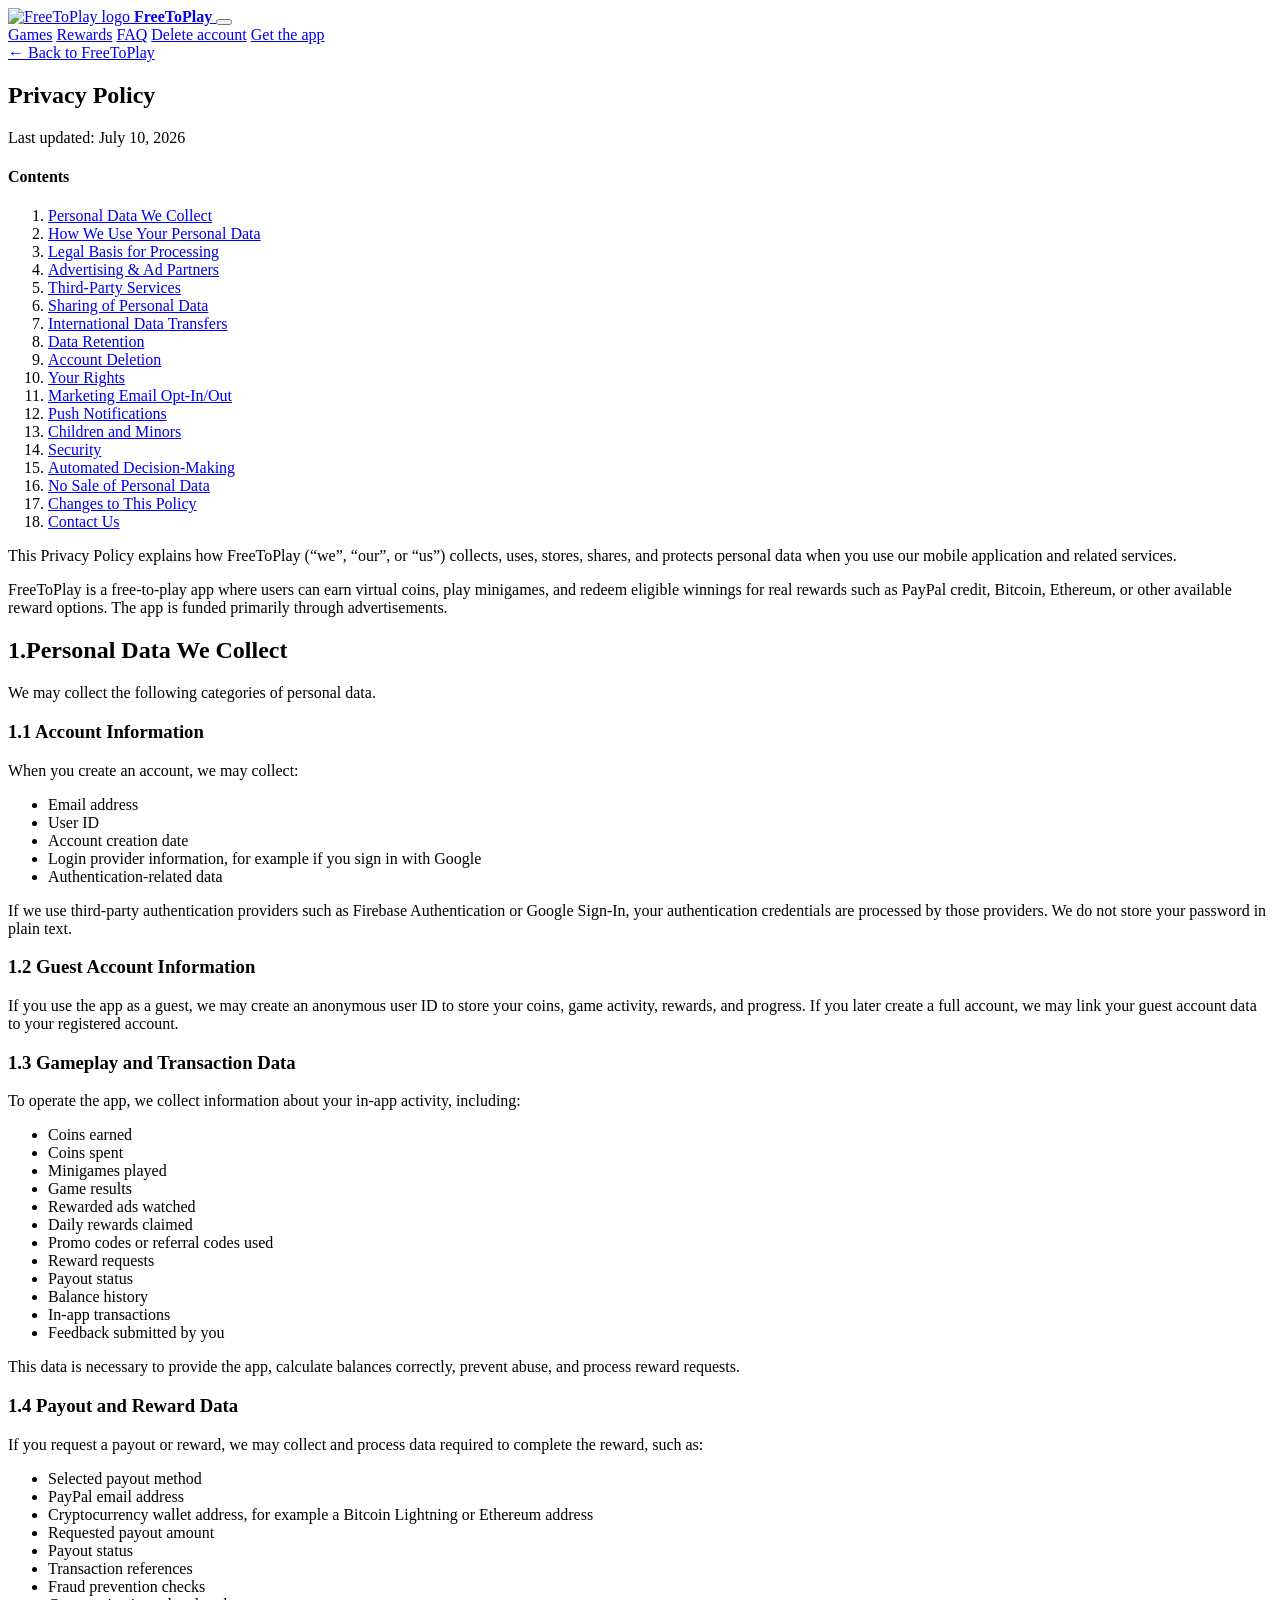
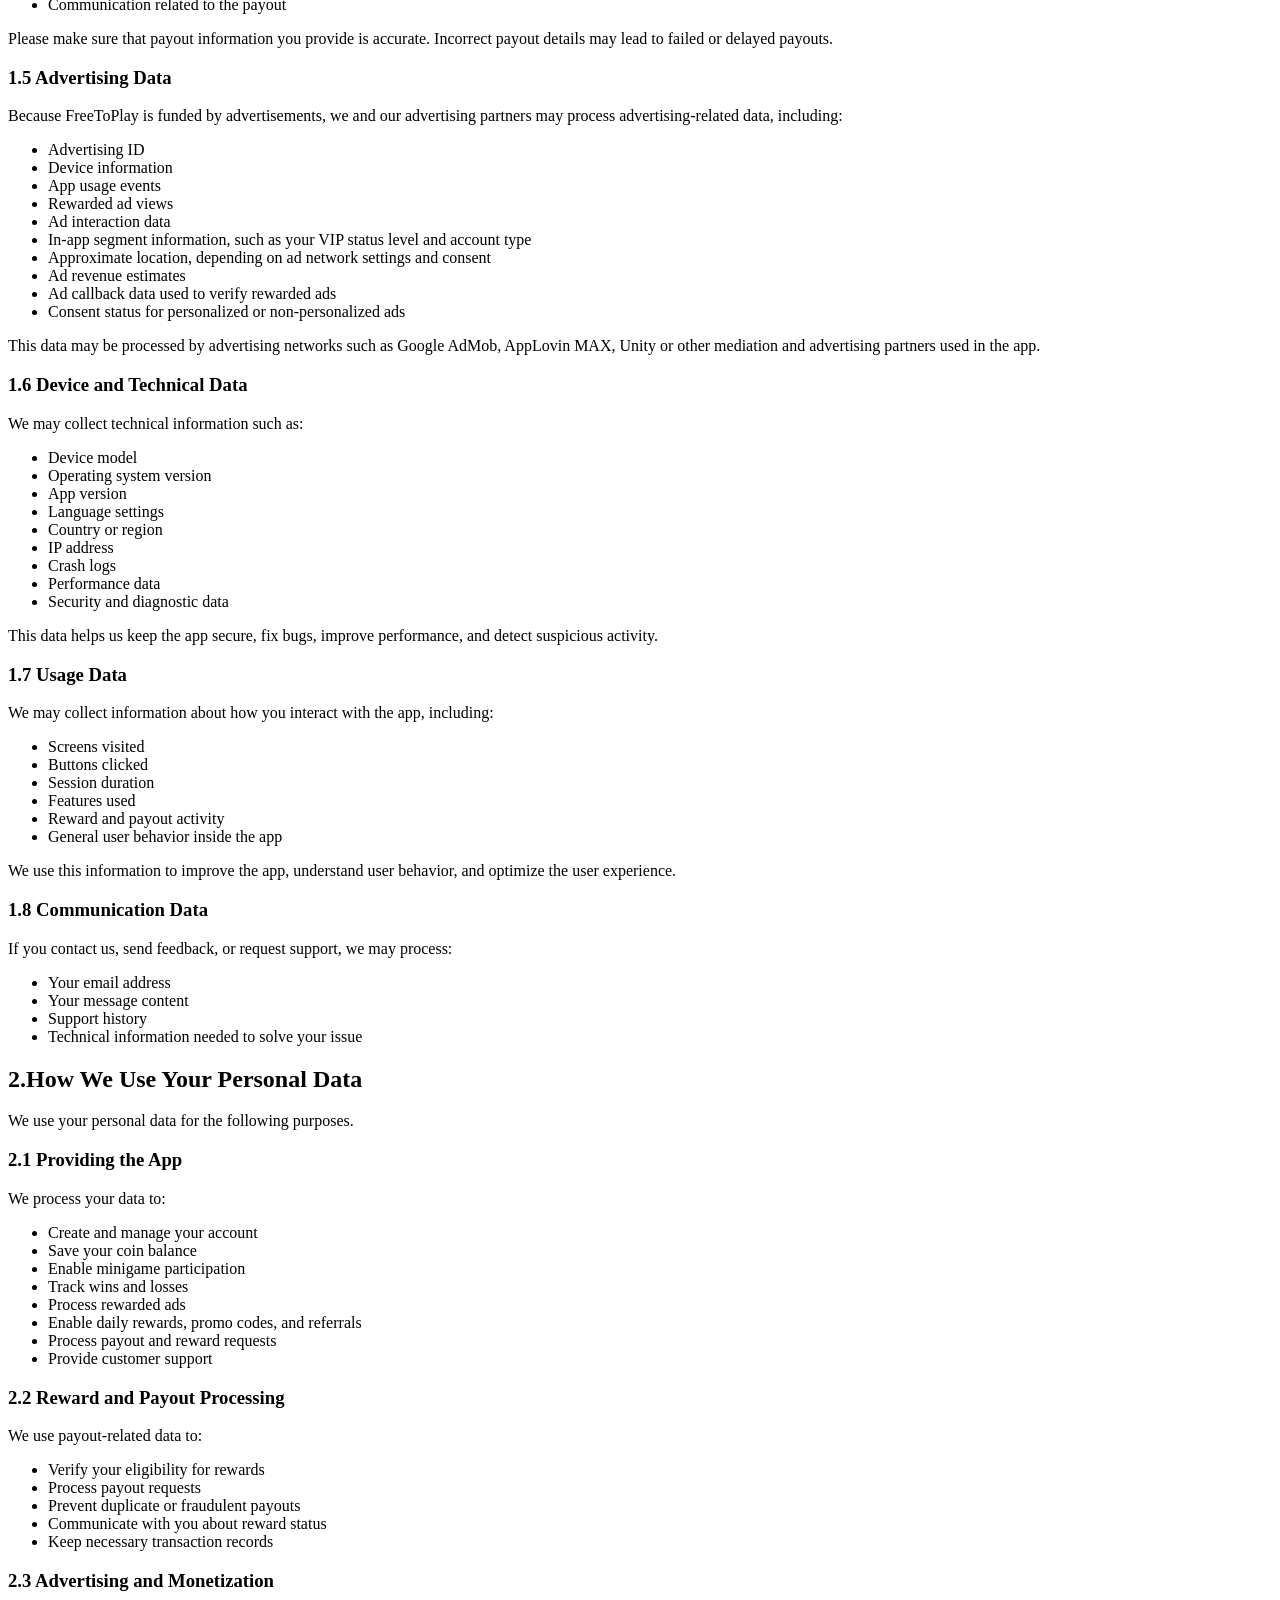
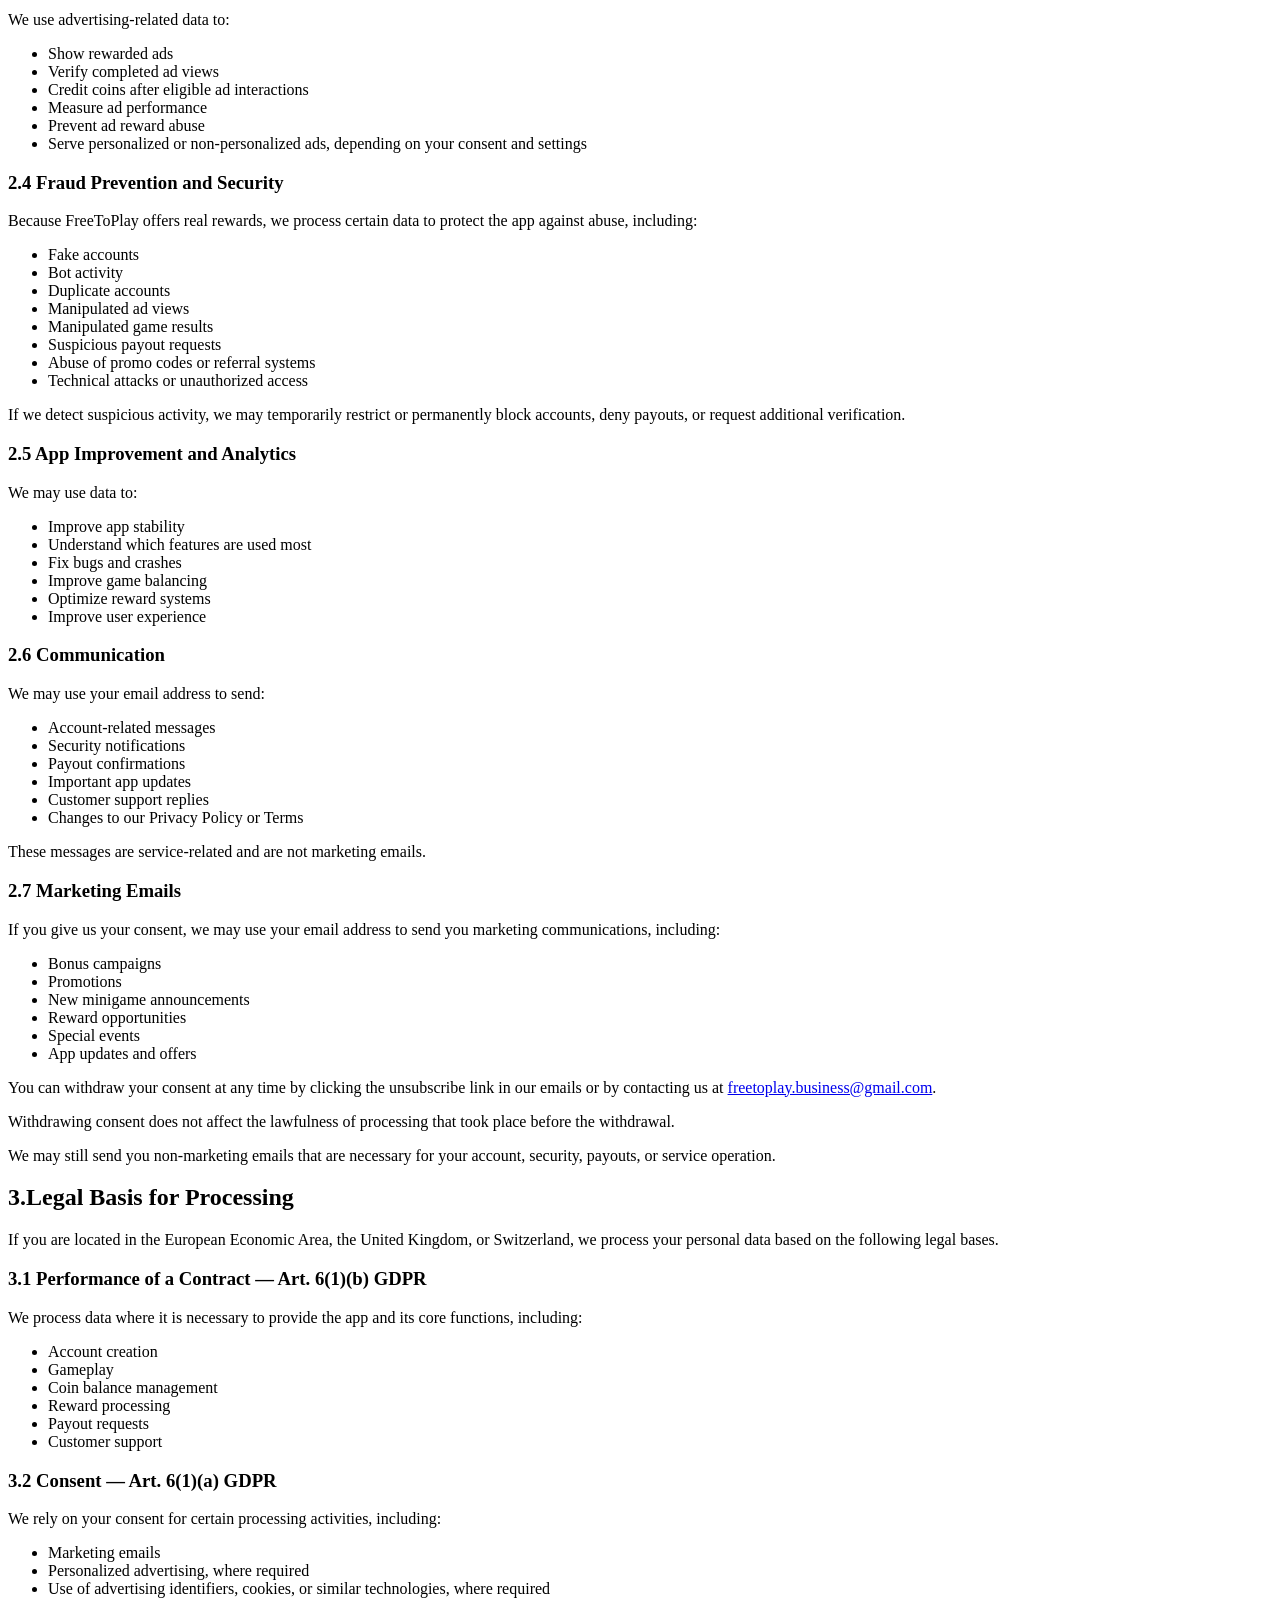
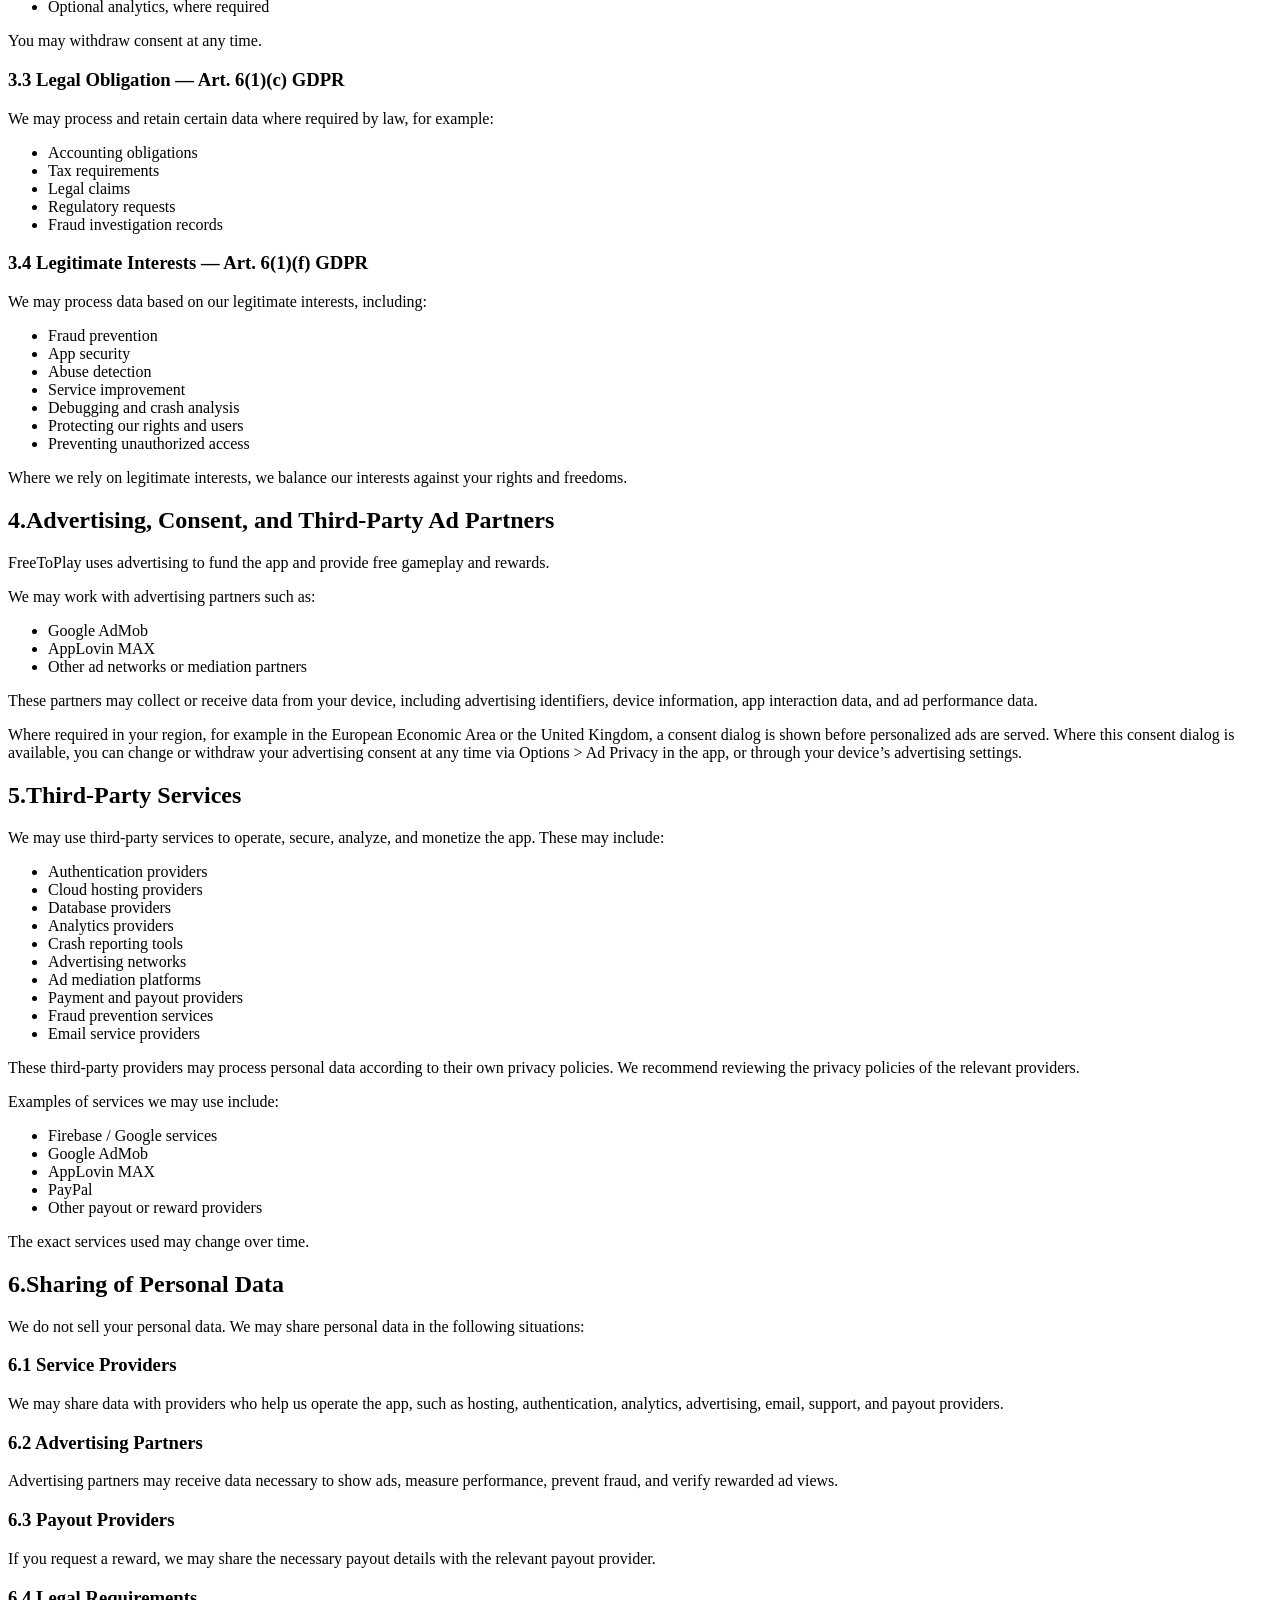
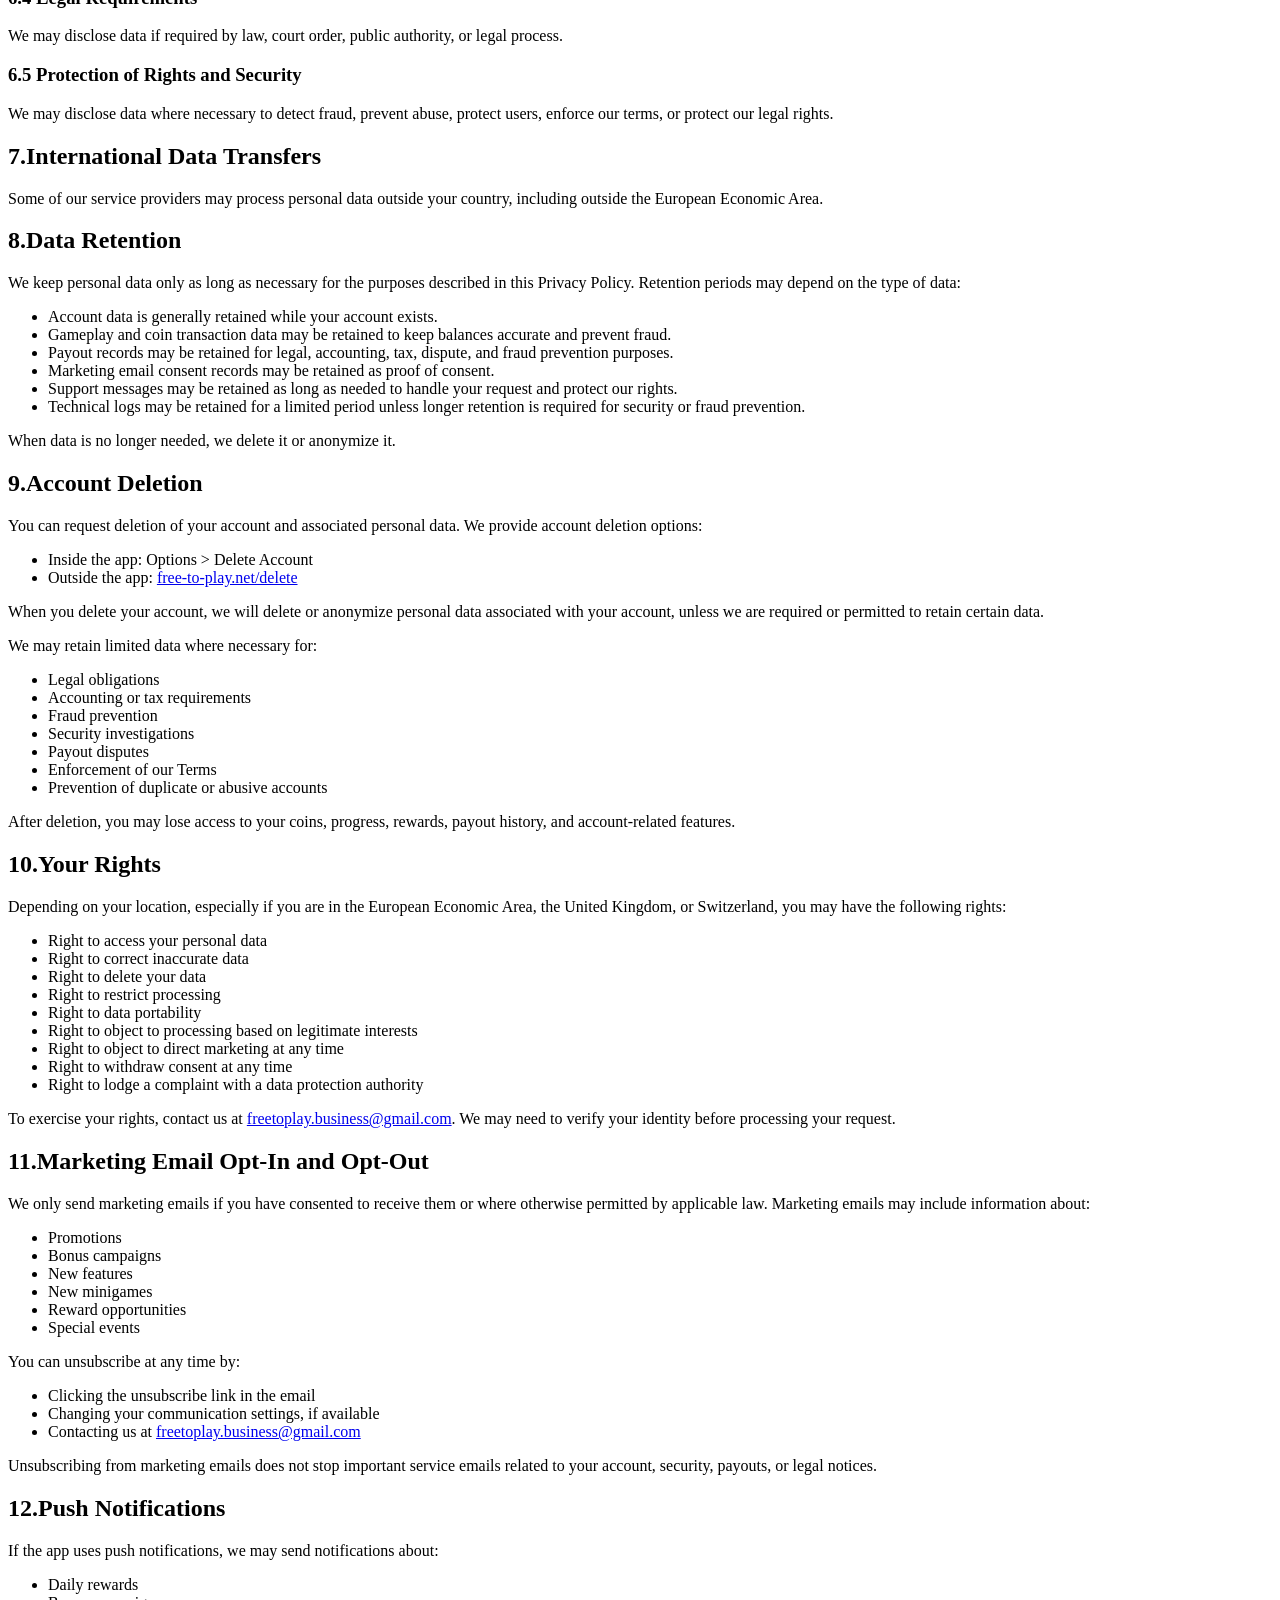
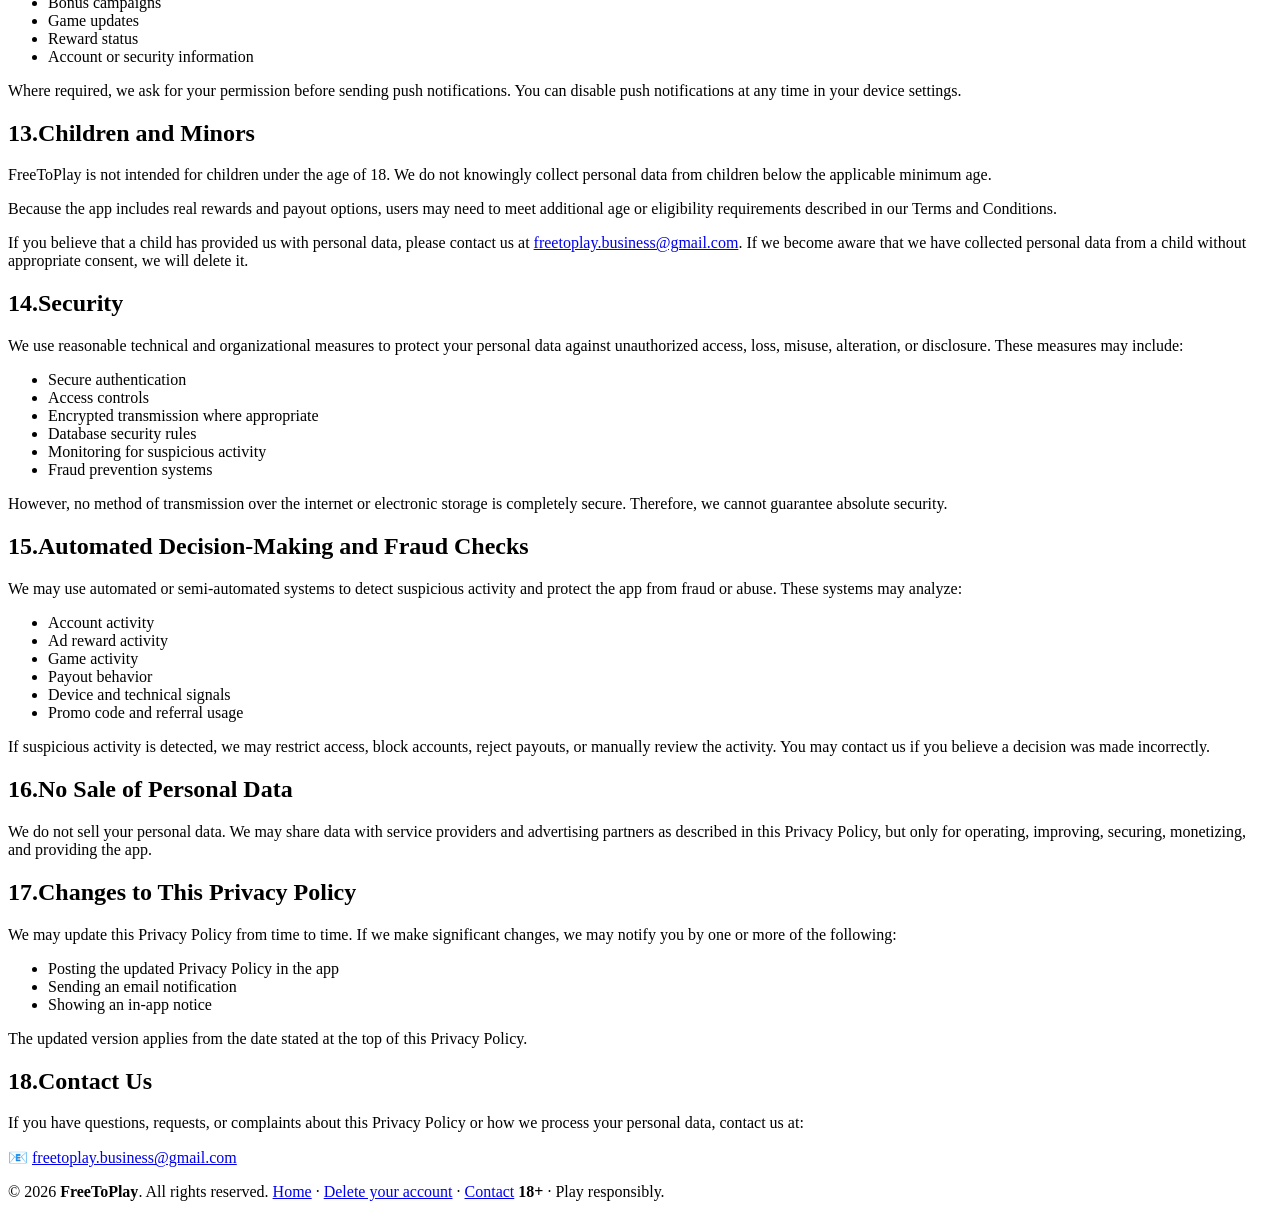
==== privacy.html @ 01d9d486 "Add site pages" ====
<!DOCTYPE html>
<html lang="en">
<head>
<meta charset="UTF-8">
<meta name="viewport" content="width=device-width, initial-scale=1.0">
<title>Privacy Policy — FreeToPlay</title>
<meta name="description" content="How FreeToPlay collects, uses, stores, shares, and protects personal data when you use our mobile application and related services.">
<meta name="theme-color" content="#16a14f">
<link rel="icon" type="image/png" href="assets/img/logo.png">
<link rel="preconnect" href="https://fonts.googleapis.com">
<link rel="preconnect" href="https://fonts.gstatic.com" crossorigin>
<link href="https://fonts.googleapis.com/css2?family=Manrope:wght@400;500;600;700;800&family=Sora:wght@500;600;700;800&display=swap" rel="stylesheet">
<link rel="stylesheet" href="assets/css/style.css">
<script src="assets/js/main.js" defer></script>
</head>
<body>

<header class="nav" aria-label="Main navigation">
  <div class="container nav-inner">
    <a class="brand" href="index.html">
      <img src="assets/img/logo.png" alt="FreeToPlay logo">
      <b>FreeToPlay</b>
    </a>
    <button class="nav-toggle" aria-label="Open menu" aria-expanded="false">
      <span></span><span></span><span></span>
    </button>
    <nav class="nav-links">
      <a href="index.html#games">Games</a>
      <a href="index.html#rewards">Rewards</a>
      <a href="index.html#faq">FAQ</a>
      <a href="delete.html">Delete account</a>
      <a class="btn btn-primary nav-cta" href="index.html#download">Get the app</a>
    </nav>
  </div>
</header>

<section class="page-hero">
  <div class="container">
    <a class="crumb" href="index.html">← Back to FreeToPlay</a>
    <h1>Privacy Policy</h1>
    <!-- TODO: keep this date current whenever the policy changes -->
    <div class="meta">Last updated: July 10, 2026</div>
  </div>
</section>

<div class="container doc-layout">

  <aside class="toc" aria-label="Table of contents">
    <h4>Contents</h4>
    <ol>
      <li><a href="#s1">Personal Data We Collect</a></li>
      <li><a href="#s2">How We Use Your Personal Data</a></li>
      <li><a href="#s3">Legal Basis for Processing</a></li>
      <li><a href="#s4">Advertising &amp; Ad Partners</a></li>
      <li><a href="#s5">Third-Party Services</a></li>
      <li><a href="#s6">Sharing of Personal Data</a></li>
      <li><a href="#s7">International Data Transfers</a></li>
      <li><a href="#s8">Data Retention</a></li>
      <li><a href="#s9">Account Deletion</a></li>
      <li><a href="#s10">Your Rights</a></li>
      <li><a href="#s11">Marketing Email Opt-In/Out</a></li>
      <li><a href="#s12">Push Notifications</a></li>
      <li><a href="#s13">Children and Minors</a></li>
      <li><a href="#s14">Security</a></li>
      <li><a href="#s15">Automated Decision-Making</a></li>
      <li><a href="#s16">No Sale of Personal Data</a></li>
      <li><a href="#s17">Changes to This Policy</a></li>
      <li><a href="#s18">Contact Us</a></li>
    </ol>
  </aside>

  <article class="doc">
    <p class="lead">This Privacy Policy explains how FreeToPlay (&ldquo;we&rdquo;, &ldquo;our&rdquo;, or &ldquo;us&rdquo;) collects, uses, stores, shares, and protects personal data when you use our mobile application and related services.</p>
    <p>FreeToPlay is a free-to-play app where users can earn virtual coins, play minigames, and redeem eligible winnings for real rewards such as PayPal credit, Bitcoin, Ethereum, or other available reward options. The app is funded primarily through advertisements.</p>

    <h2 id="s1"><span>1.</span>Personal Data We Collect</h2>
    <p>We may collect the following categories of personal data.</p>

    <h3>1.1 Account Information</h3>
    <p>When you create an account, we may collect:</p>
    <ul>
      <li>Email address</li>
      <li>User ID</li>
      <li>Account creation date</li>
      <li>Login provider information, for example if you sign in with Google</li>
      <li>Authentication-related data</li>
    </ul>
    <p>If we use third-party authentication providers such as Firebase Authentication or Google Sign-In, your authentication credentials are processed by those providers. We do not store your password in plain text.</p>

    <h3>1.2 Guest Account Information</h3>
    <p>If you use the app as a guest, we may create an anonymous user ID to store your coins, game activity, rewards, and progress. If you later create a full account, we may link your guest account data to your registered account.</p>

    <h3>1.3 Gameplay and Transaction Data</h3>
    <p>To operate the app, we collect information about your in-app activity, including:</p>
    <ul>
      <li>Coins earned</li>
      <li>Coins spent</li>
      <li>Minigames played</li>
      <li>Game results</li>
      <li>Rewarded ads watched</li>
      <li>Daily rewards claimed</li>
      <li>Promo codes or referral codes used</li>
      <li>Reward requests</li>
      <li>Payout status</li>
      <li>Balance history</li>
      <li>In-app transactions</li>
      <li>Feedback submitted by you</li>
    </ul>
    <p>This data is necessary to provide the app, calculate balances correctly, prevent abuse, and process reward requests.</p>

    <h3>1.4 Payout and Reward Data</h3>
    <p>If you request a payout or reward, we may collect and process data required to complete the reward, such as:</p>
    <ul>
      <li>Selected payout method</li>
      <li>PayPal email address</li>
      <li>Cryptocurrency wallet address, for example a Bitcoin Lightning or Ethereum address</li>
      <li>Requested payout amount</li>
      <li>Payout status</li>
      <li>Transaction references</li>
      <li>Fraud prevention checks</li>
      <li>Communication related to the payout</li>
    </ul>
    <p>Please make sure that payout information you provide is accurate. Incorrect payout details may lead to failed or delayed payouts.</p>

    <h3>1.5 Advertising Data</h3>
    <p>Because FreeToPlay is funded by advertisements, we and our advertising partners may process advertising-related data, including:</p>
    <ul>
      <li>Advertising ID</li>
      <li>Device information</li>
      <li>App usage events</li>
      <li>Rewarded ad views</li>
      <li>Ad interaction data</li>
      <li>In-app segment information, such as your VIP status level and account type</li>
      <li>Approximate location, depending on ad network settings and consent</li>
      <li>Ad revenue estimates</li>
      <li>Ad callback data used to verify rewarded ads</li>
      <li>Consent status for personalized or non-personalized ads</li>
    </ul>
    <p>This data may be processed by advertising networks such as Google AdMob, AppLovin MAX, Unity or other mediation and advertising partners used in the app.</p>

    <h3>1.6 Device and Technical Data</h3>
    <p>We may collect technical information such as:</p>
    <ul>
      <li>Device model</li>
      <li>Operating system version</li>
      <li>App version</li>
      <li>Language settings</li>
      <li>Country or region</li>
      <li>IP address</li>
      <li>Crash logs</li>
      <li>Performance data</li>
      <li>Security and diagnostic data</li>
    </ul>
    <p>This data helps us keep the app secure, fix bugs, improve performance, and detect suspicious activity.</p>

    <h3>1.7 Usage Data</h3>
    <p>We may collect information about how you interact with the app, including:</p>
    <ul>
      <li>Screens visited</li>
      <li>Buttons clicked</li>
      <li>Session duration</li>
      <li>Features used</li>
      <li>Reward and payout activity</li>
      <li>General user behavior inside the app</li>
    </ul>
    <p>We use this information to improve the app, understand user behavior, and optimize the user experience.</p>

    <h3>1.8 Communication Data</h3>
    <p>If you contact us, send feedback, or request support, we may process:</p>
    <ul>
      <li>Your email address</li>
      <li>Your message content</li>
      <li>Support history</li>
      <li>Technical information needed to solve your issue</li>
    </ul>

    <h2 id="s2"><span>2.</span>How We Use Your Personal Data</h2>
    <p>We use your personal data for the following purposes.</p>

    <h3>2.1 Providing the App</h3>
    <p>We process your data to:</p>
    <ul>
      <li>Create and manage your account</li>
      <li>Save your coin balance</li>
      <li>Enable minigame participation</li>
      <li>Track wins and losses</li>
      <li>Process rewarded ads</li>
      <li>Enable daily rewards, promo codes, and referrals</li>
      <li>Process payout and reward requests</li>
      <li>Provide customer support</li>
    </ul>

    <h3>2.2 Reward and Payout Processing</h3>
    <p>We use payout-related data to:</p>
    <ul>
      <li>Verify your eligibility for rewards</li>
      <li>Process payout requests</li>
      <li>Prevent duplicate or fraudulent payouts</li>
      <li>Communicate with you about reward status</li>
      <li>Keep necessary transaction records</li>
    </ul>

    <h3>2.3 Advertising and Monetization</h3>
    <p>We use advertising-related data to:</p>
    <ul>
      <li>Show rewarded ads</li>
      <li>Verify completed ad views</li>
      <li>Credit coins after eligible ad interactions</li>
      <li>Measure ad performance</li>
      <li>Prevent ad reward abuse</li>
      <li>Serve personalized or non-personalized ads, depending on your consent and settings</li>
    </ul>

    <h3>2.4 Fraud Prevention and Security</h3>
    <p>Because FreeToPlay offers real rewards, we process certain data to protect the app against abuse, including:</p>
    <ul>
      <li>Fake accounts</li>
      <li>Bot activity</li>
      <li>Duplicate accounts</li>
      <li>Manipulated ad views</li>
      <li>Manipulated game results</li>
      <li>Suspicious payout requests</li>
      <li>Abuse of promo codes or referral systems</li>
      <li>Technical attacks or unauthorized access</li>
    </ul>
    <p>If we detect suspicious activity, we may temporarily restrict or permanently block accounts, deny payouts, or request additional verification.</p>

    <h3>2.5 App Improvement and Analytics</h3>
    <p>We may use data to:</p>
    <ul>
      <li>Improve app stability</li>
      <li>Understand which features are used most</li>
      <li>Fix bugs and crashes</li>
      <li>Improve game balancing</li>
      <li>Optimize reward systems</li>
      <li>Improve user experience</li>
    </ul>

    <h3>2.6 Communication</h3>
    <p>We may use your email address to send:</p>
    <ul>
      <li>Account-related messages</li>
      <li>Security notifications</li>
      <li>Payout confirmations</li>
      <li>Important app updates</li>
      <li>Customer support replies</li>
      <li>Changes to our Privacy Policy or Terms</li>
    </ul>
    <p>These messages are service-related and are not marketing emails.</p>

    <h3>2.7 Marketing Emails</h3>
    <p>If you give us your consent, we may use your email address to send you marketing communications, including:</p>
    <ul>
      <li>Bonus campaigns</li>
      <li>Promotions</li>
      <li>New minigame announcements</li>
      <li>Reward opportunities</li>
      <li>Special events</li>
      <li>App updates and offers</li>
    </ul>
    <p>You can withdraw your consent at any time by clicking the unsubscribe link in our emails or by contacting us at <a href="mailto:freetoplay.business@gmail.com">freetoplay.business@gmail.com</a>.</p>
    <p>Withdrawing consent does not affect the lawfulness of processing that took place before the withdrawal.</p>
    <p>We may still send you non-marketing emails that are necessary for your account, security, payouts, or service operation.</p>

    <h2 id="s3"><span>3.</span>Legal Basis for Processing</h2>
    <p>If you are located in the European Economic Area, the United Kingdom, or Switzerland, we process your personal data based on the following legal bases.</p>

    <h3>3.1 Performance of a Contract — Art. 6(1)(b) GDPR</h3>
    <p>We process data where it is necessary to provide the app and its core functions, including:</p>
    <ul>
      <li>Account creation</li>
      <li>Gameplay</li>
      <li>Coin balance management</li>
      <li>Reward processing</li>
      <li>Payout requests</li>
      <li>Customer support</li>
    </ul>

    <h3>3.2 Consent — Art. 6(1)(a) GDPR</h3>
    <p>We rely on your consent for certain processing activities, including:</p>
    <ul>
      <li>Marketing emails</li>
      <li>Personalized advertising, where required</li>
      <li>Use of advertising identifiers, cookies, or similar technologies, where required</li>
      <li>Optional analytics, where required</li>
    </ul>
    <p>You may withdraw consent at any time.</p>

    <h3>3.3 Legal Obligation — Art. 6(1)(c) GDPR</h3>
    <p>We may process and retain certain data where required by law, for example:</p>
    <ul>
      <li>Accounting obligations</li>
      <li>Tax requirements</li>
      <li>Legal claims</li>
      <li>Regulatory requests</li>
      <li>Fraud investigation records</li>
    </ul>

    <h3>3.4 Legitimate Interests — Art. 6(1)(f) GDPR</h3>
    <p>We may process data based on our legitimate interests, including:</p>
    <ul>
      <li>Fraud prevention</li>
      <li>App security</li>
      <li>Abuse detection</li>
      <li>Service improvement</li>
      <li>Debugging and crash analysis</li>
      <li>Protecting our rights and users</li>
      <li>Preventing unauthorized access</li>
    </ul>
    <p>Where we rely on legitimate interests, we balance our interests against your rights and freedoms.</p>

    <h2 id="s4"><span>4.</span>Advertising, Consent, and Third-Party Ad Partners</h2>
    <p>FreeToPlay uses advertising to fund the app and provide free gameplay and rewards.</p>
    <p>We may work with advertising partners such as:</p>
    <ul>
      <li>Google AdMob</li>
      <li>AppLovin MAX</li>
      <li>Other ad networks or mediation partners</li>
    </ul>
    <p>These partners may collect or receive data from your device, including advertising identifiers, device information, app interaction data, and ad performance data.</p>
    <p>Where required in your region, for example in the European Economic Area or the United Kingdom, a consent dialog is shown before personalized ads are served. Where this consent dialog is available, you can change or withdraw your advertising consent at any time via Options &gt; Ad Privacy in the app, or through your device&rsquo;s advertising settings.</p>

    <h2 id="s5"><span>5.</span>Third-Party Services</h2>
    <p>We may use third-party services to operate, secure, analyze, and monetize the app. These may include:</p>
    <ul>
      <li>Authentication providers</li>
      <li>Cloud hosting providers</li>
      <li>Database providers</li>
      <li>Analytics providers</li>
      <li>Crash reporting tools</li>
      <li>Advertising networks</li>
      <li>Ad mediation platforms</li>
      <li>Payment and payout providers</li>
      <li>Fraud prevention services</li>
      <li>Email service providers</li>
    </ul>
    <p>These third-party providers may process personal data according to their own privacy policies. We recommend reviewing the privacy policies of the relevant providers.</p>
    <p>Examples of services we may use include:</p>
    <ul>
      <li>Firebase / Google services</li>
      <li>Google AdMob</li>
      <li>AppLovin MAX</li>
      <li>PayPal</li>
      <li>Other payout or reward providers</li>
    </ul>
    <p>The exact services used may change over time.</p>

    <h2 id="s6"><span>6.</span>Sharing of Personal Data</h2>
    <p>We do not sell your personal data. We may share personal data in the following situations:</p>

    <h3>6.1 Service Providers</h3>
    <p>We may share data with providers who help us operate the app, such as hosting, authentication, analytics, advertising, email, support, and payout providers.</p>

    <h3>6.2 Advertising Partners</h3>
    <p>Advertising partners may receive data necessary to show ads, measure performance, prevent fraud, and verify rewarded ad views.</p>

    <h3>6.3 Payout Providers</h3>
    <p>If you request a reward, we may share the necessary payout details with the relevant payout provider.</p>

    <h3>6.4 Legal Requirements</h3>
    <p>We may disclose data if required by law, court order, public authority, or legal process.</p>

    <h3>6.5 Protection of Rights and Security</h3>
    <p>We may disclose data where necessary to detect fraud, prevent abuse, protect users, enforce our terms, or protect our legal rights.</p>

    <h2 id="s7"><span>7.</span>International Data Transfers</h2>
    <p>Some of our service providers may process personal data outside your country, including outside the European Economic Area.</p>

    <h2 id="s8"><span>8.</span>Data Retention</h2>
    <p>We keep personal data only as long as necessary for the purposes described in this Privacy Policy. Retention periods may depend on the type of data:</p>
    <ul>
      <li>Account data is generally retained while your account exists.</li>
      <li>Gameplay and coin transaction data may be retained to keep balances accurate and prevent fraud.</li>
      <li>Payout records may be retained for legal, accounting, tax, dispute, and fraud prevention purposes.</li>
      <li>Marketing email consent records may be retained as proof of consent.</li>
      <li>Support messages may be retained as long as needed to handle your request and protect our rights.</li>
      <li>Technical logs may be retained for a limited period unless longer retention is required for security or fraud prevention.</li>
    </ul>
    <p>When data is no longer needed, we delete it or anonymize it.</p>

    <h2 id="s9"><span>9.</span>Account Deletion</h2>
    <p>You can request deletion of your account and associated personal data. We provide account deletion options:</p>
    <ul>
      <li>Inside the app: Options &gt; Delete Account</li>
      <li>Outside the app: <a href="delete.html">free-to-play.net/delete</a></li>
    </ul>
    <p>When you delete your account, we will delete or anonymize personal data associated with your account, unless we are required or permitted to retain certain data.</p>
    <p>We may retain limited data where necessary for:</p>
    <ul>
      <li>Legal obligations</li>
      <li>Accounting or tax requirements</li>
      <li>Fraud prevention</li>
      <li>Security investigations</li>
      <li>Payout disputes</li>
      <li>Enforcement of our Terms</li>
      <li>Prevention of duplicate or abusive accounts</li>
    </ul>
    <p>After deletion, you may lose access to your coins, progress, rewards, payout history, and account-related features.</p>

    <h2 id="s10"><span>10.</span>Your Rights</h2>
    <p>Depending on your location, especially if you are in the European Economic Area, the United Kingdom, or Switzerland, you may have the following rights:</p>
    <ul>
      <li>Right to access your personal data</li>
      <li>Right to correct inaccurate data</li>
      <li>Right to delete your data</li>
      <li>Right to restrict processing</li>
      <li>Right to data portability</li>
      <li>Right to object to processing based on legitimate interests</li>
      <li>Right to object to direct marketing at any time</li>
      <li>Right to withdraw consent at any time</li>
      <li>Right to lodge a complaint with a data protection authority</li>
    </ul>
    <p>To exercise your rights, contact us at <a href="mailto:freetoplay.business@gmail.com">freetoplay.business@gmail.com</a>. We may need to verify your identity before processing your request.</p>

    <h2 id="s11"><span>11.</span>Marketing Email Opt-In and Opt-Out</h2>
    <p>We only send marketing emails if you have consented to receive them or where otherwise permitted by applicable law. Marketing emails may include information about:</p>
    <ul>
      <li>Promotions</li>
      <li>Bonus campaigns</li>
      <li>New features</li>
      <li>New minigames</li>
      <li>Reward opportunities</li>
      <li>Special events</li>
    </ul>
    <p>You can unsubscribe at any time by:</p>
    <ul>
      <li>Clicking the unsubscribe link in the email</li>
      <li>Changing your communication settings, if available</li>
      <li>Contacting us at <a href="mailto:freetoplay.business@gmail.com">freetoplay.business@gmail.com</a></li>
    </ul>
    <p>Unsubscribing from marketing emails does not stop important service emails related to your account, security, payouts, or legal notices.</p>

    <h2 id="s12"><span>12.</span>Push Notifications</h2>
    <p>If the app uses push notifications, we may send notifications about:</p>
    <ul>
      <li>Daily rewards</li>
      <li>Bonus campaigns</li>
      <li>Game updates</li>
      <li>Reward status</li>
      <li>Account or security information</li>
    </ul>
    <p>Where required, we ask for your permission before sending push notifications. You can disable push notifications at any time in your device settings.</p>

    <h2 id="s13"><span>13.</span>Children and Minors</h2>
    <p>FreeToPlay is not intended for children under the age of 18. We do not knowingly collect personal data from children below the applicable minimum age.</p>
    <p>Because the app includes real rewards and payout options, users may need to meet additional age or eligibility requirements described in our Terms and Conditions.</p>
    <p>If you believe that a child has provided us with personal data, please contact us at <a href="mailto:freetoplay.business@gmail.com">freetoplay.business@gmail.com</a>. If we become aware that we have collected personal data from a child without appropriate consent, we will delete it.</p>

    <h2 id="s14"><span>14.</span>Security</h2>
    <p>We use reasonable technical and organizational measures to protect your personal data against unauthorized access, loss, misuse, alteration, or disclosure. These measures may include:</p>
    <ul>
      <li>Secure authentication</li>
      <li>Access controls</li>
      <li>Encrypted transmission where appropriate</li>
      <li>Database security rules</li>
      <li>Monitoring for suspicious activity</li>
      <li>Fraud prevention systems</li>
    </ul>
    <p>However, no method of transmission over the internet or electronic storage is completely secure. Therefore, we cannot guarantee absolute security.</p>

    <h2 id="s15"><span>15.</span>Automated Decision-Making and Fraud Checks</h2>
    <p>We may use automated or semi-automated systems to detect suspicious activity and protect the app from fraud or abuse. These systems may analyze:</p>
    <ul>
      <li>Account activity</li>
      <li>Ad reward activity</li>
      <li>Game activity</li>
      <li>Payout behavior</li>
      <li>Device and technical signals</li>
      <li>Promo code and referral usage</li>
    </ul>
    <p>If suspicious activity is detected, we may restrict access, block accounts, reject payouts, or manually review the activity. You may contact us if you believe a decision was made incorrectly.</p>

    <h2 id="s16"><span>16.</span>No Sale of Personal Data</h2>
    <p>We do not sell your personal data. We may share data with service providers and advertising partners as described in this Privacy Policy, but only for operating, improving, securing, monetizing, and providing the app.</p>

    <h2 id="s17"><span>17.</span>Changes to This Privacy Policy</h2>
    <p>We may update this Privacy Policy from time to time. If we make significant changes, we may notify you by one or more of the following:</p>
    <ul>
      <li>Posting the updated Privacy Policy in the app</li>
      <li>Sending an email notification</li>
      <li>Showing an in-app notice</li>
    </ul>
    <p>The updated version applies from the date stated at the top of this Privacy Policy.</p>

    <h2 id="s18"><span>18.</span>Contact Us</h2>
    <p>If you have questions, requests, or complaints about this Privacy Policy or how we process your personal data, contact us at:</p>
    <p class="contact-card">📧 <a href="mailto:freetoplay.business@gmail.com">freetoplay.business@gmail.com</a></p>
  </article>

</div>

<footer class="footer" style="margin-top:0">
  <div class="container">
    <div class="footer-bottom" style="border-top:0;padding-top:0">
      <span>© <span id="year">2026</span> <b>FreeToPlay</b>. All rights reserved.</span>
      <span><a href="index.html">Home</a> · <a href="delete.html">Delete your account</a> · <a href="mailto:freetoplay.business@gmail.com">Contact</a></span>
      <span><b>18+</b> · Play responsibly.</span>
    </div>
  </div>
</footer>

</body>
</html>
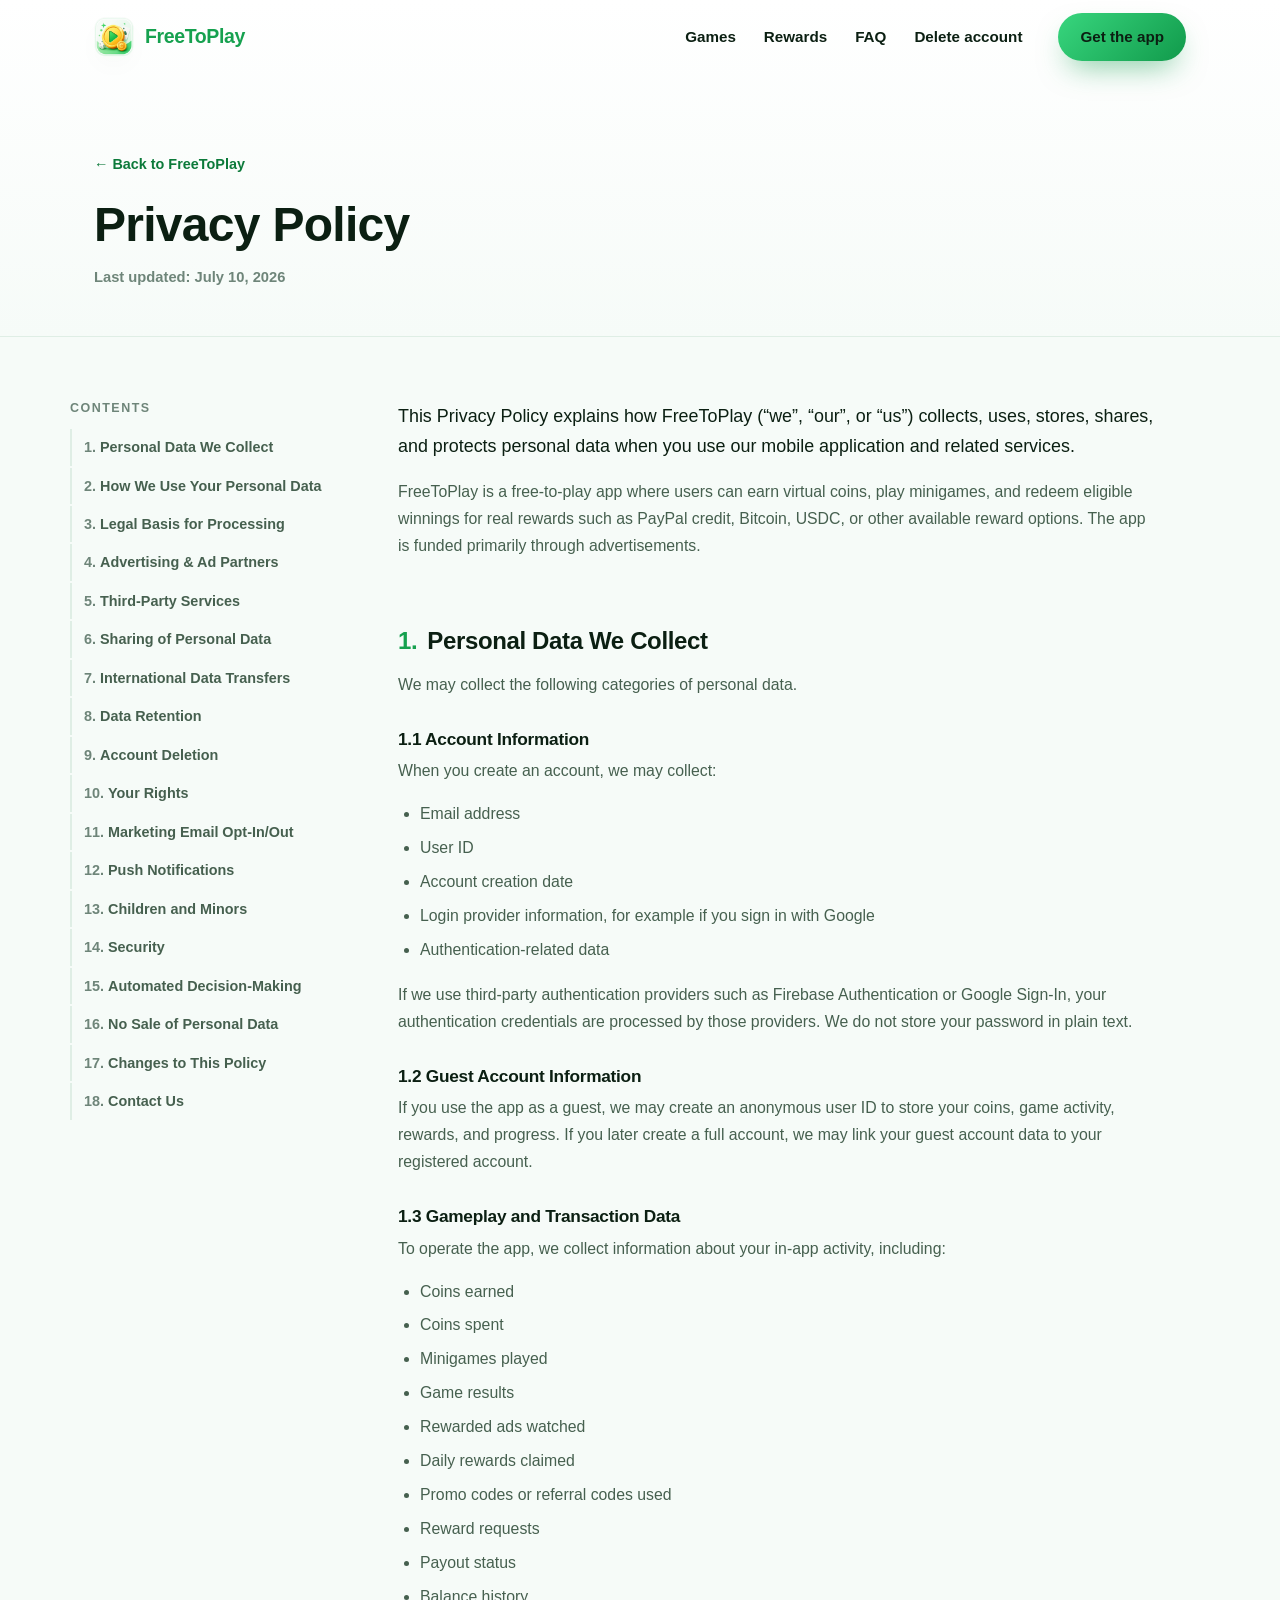
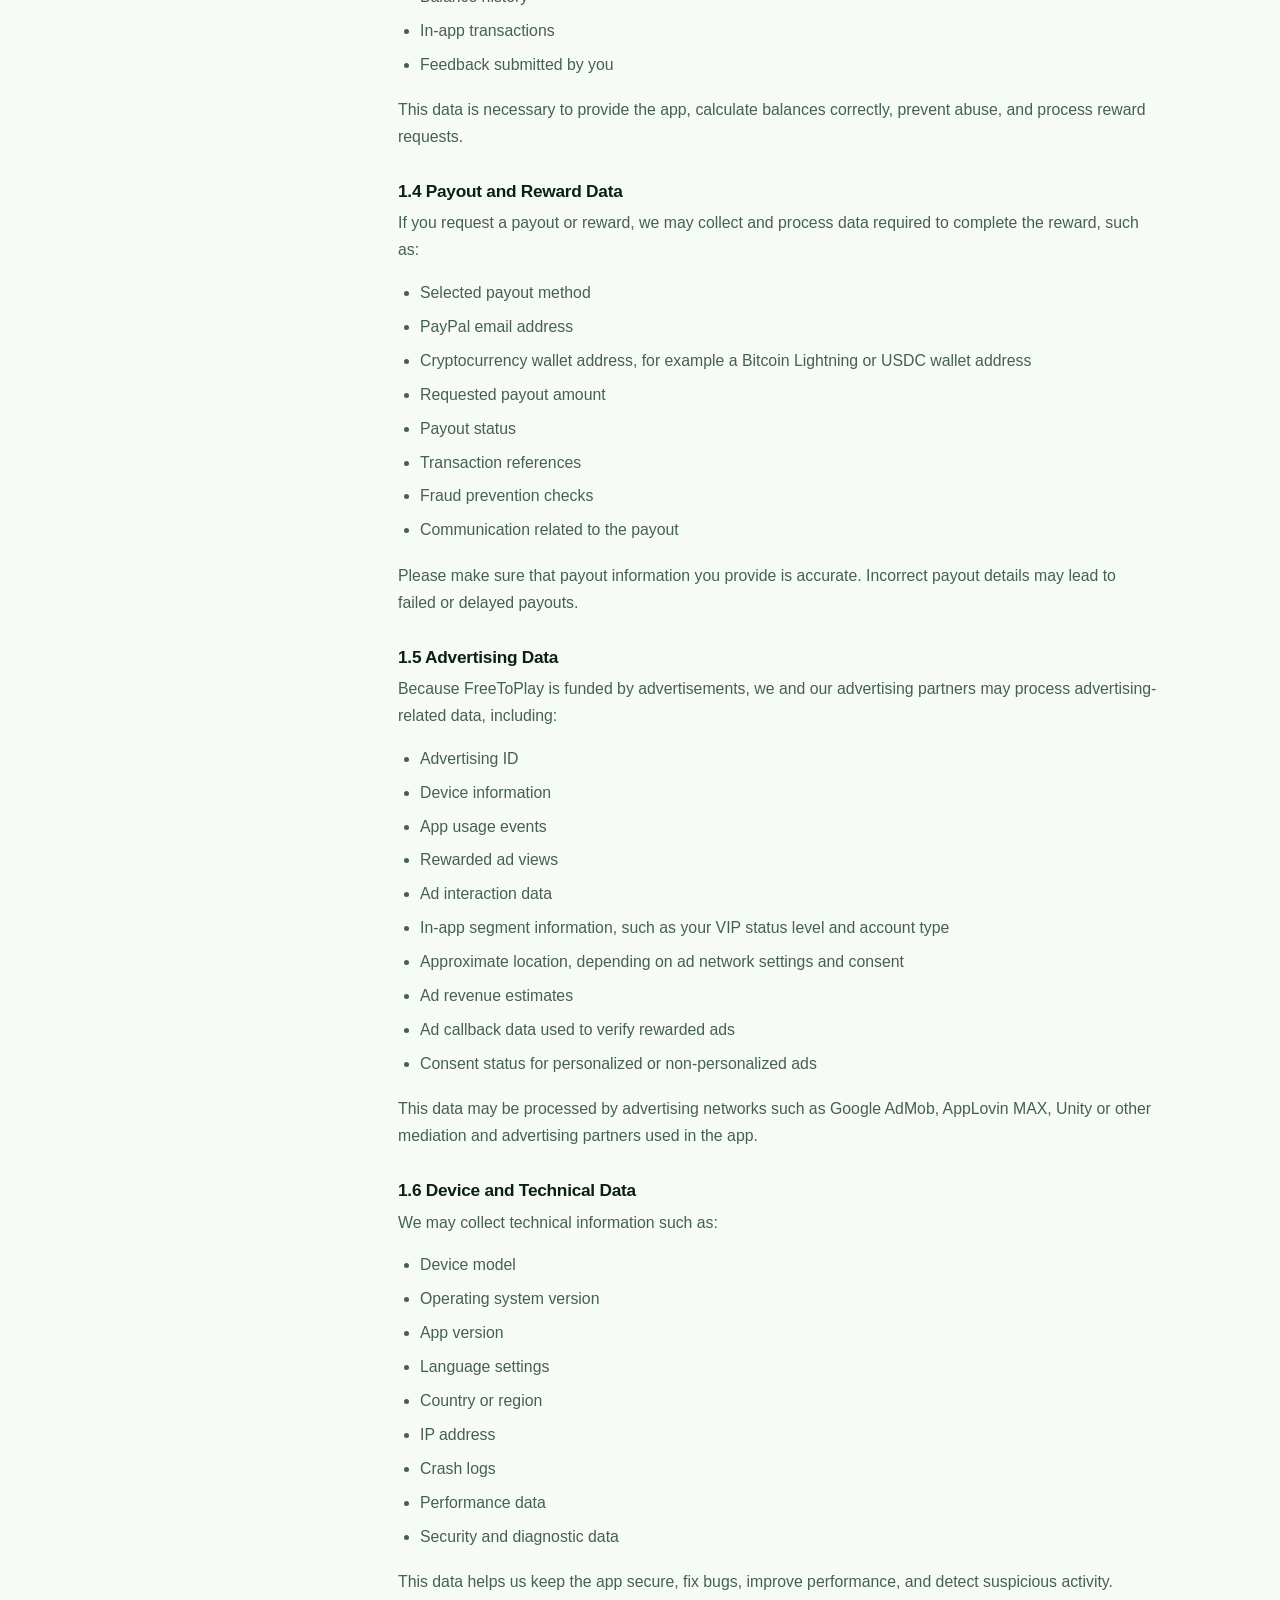
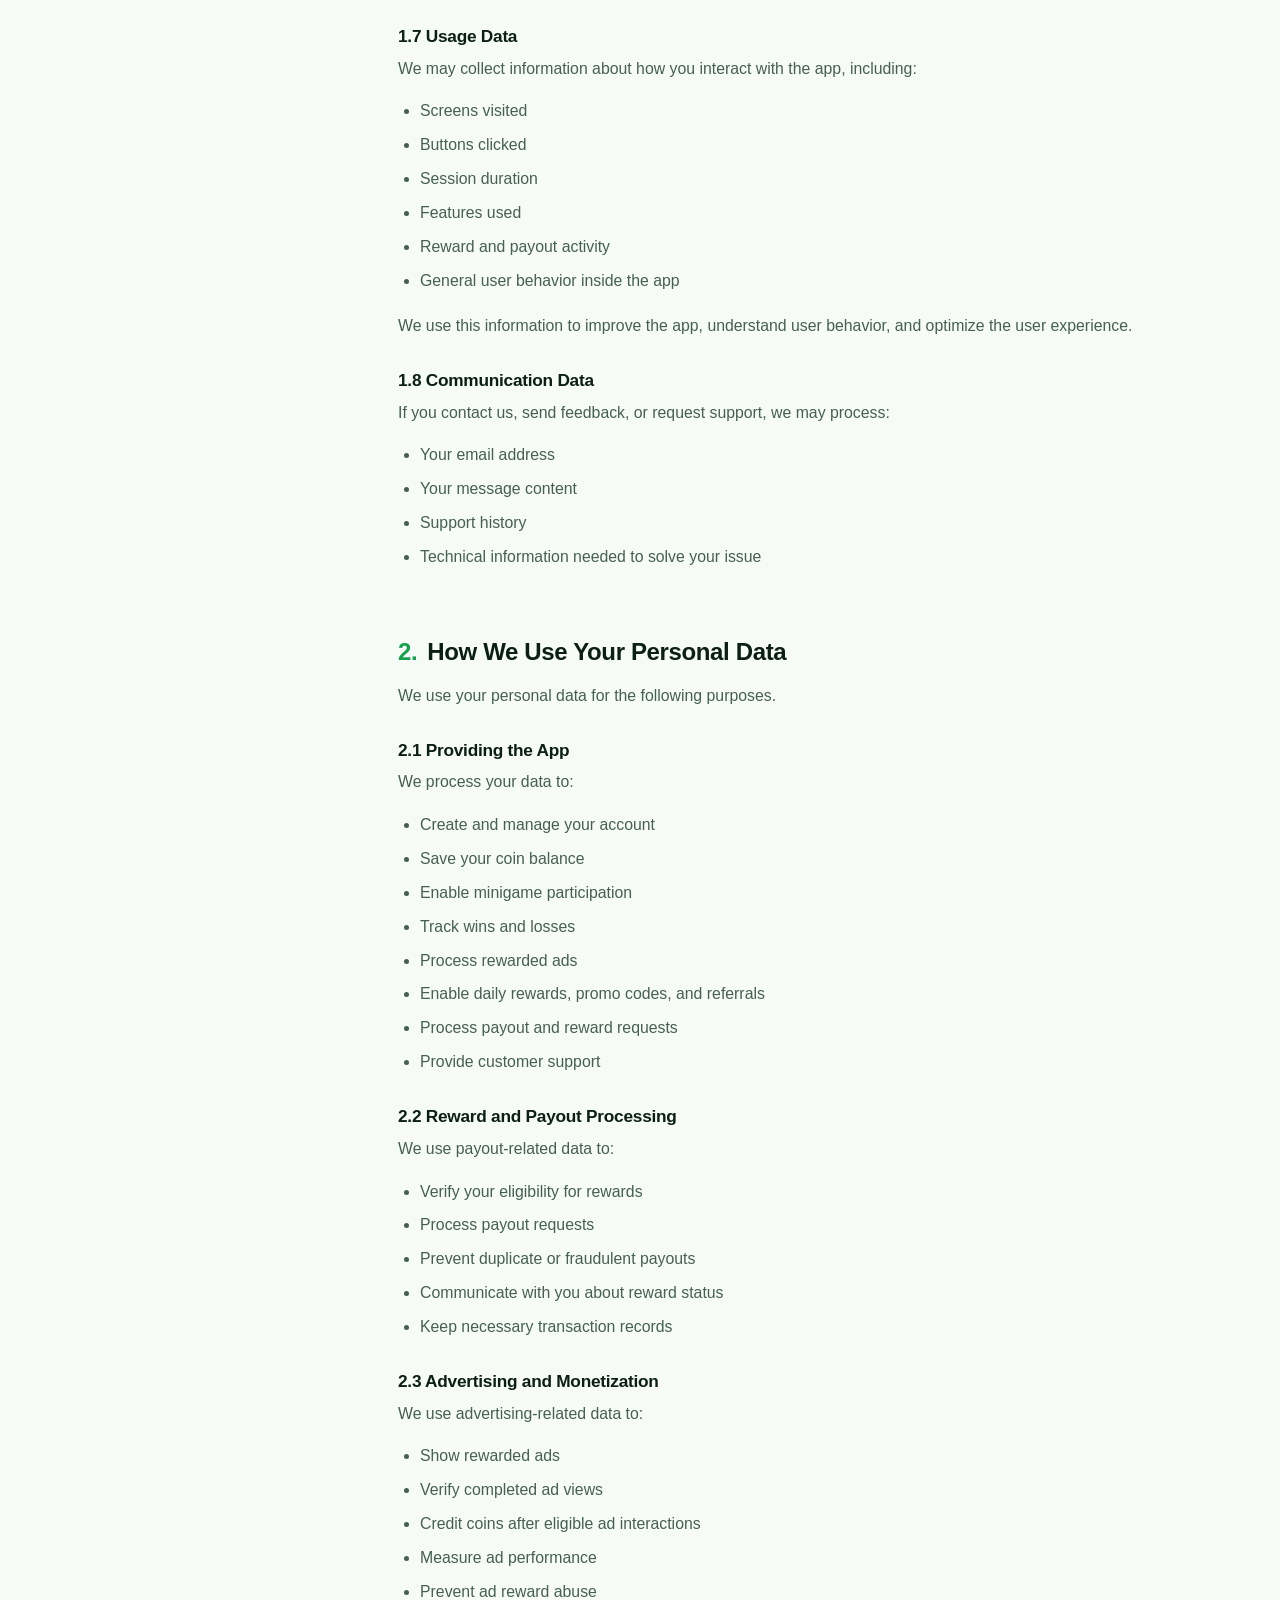
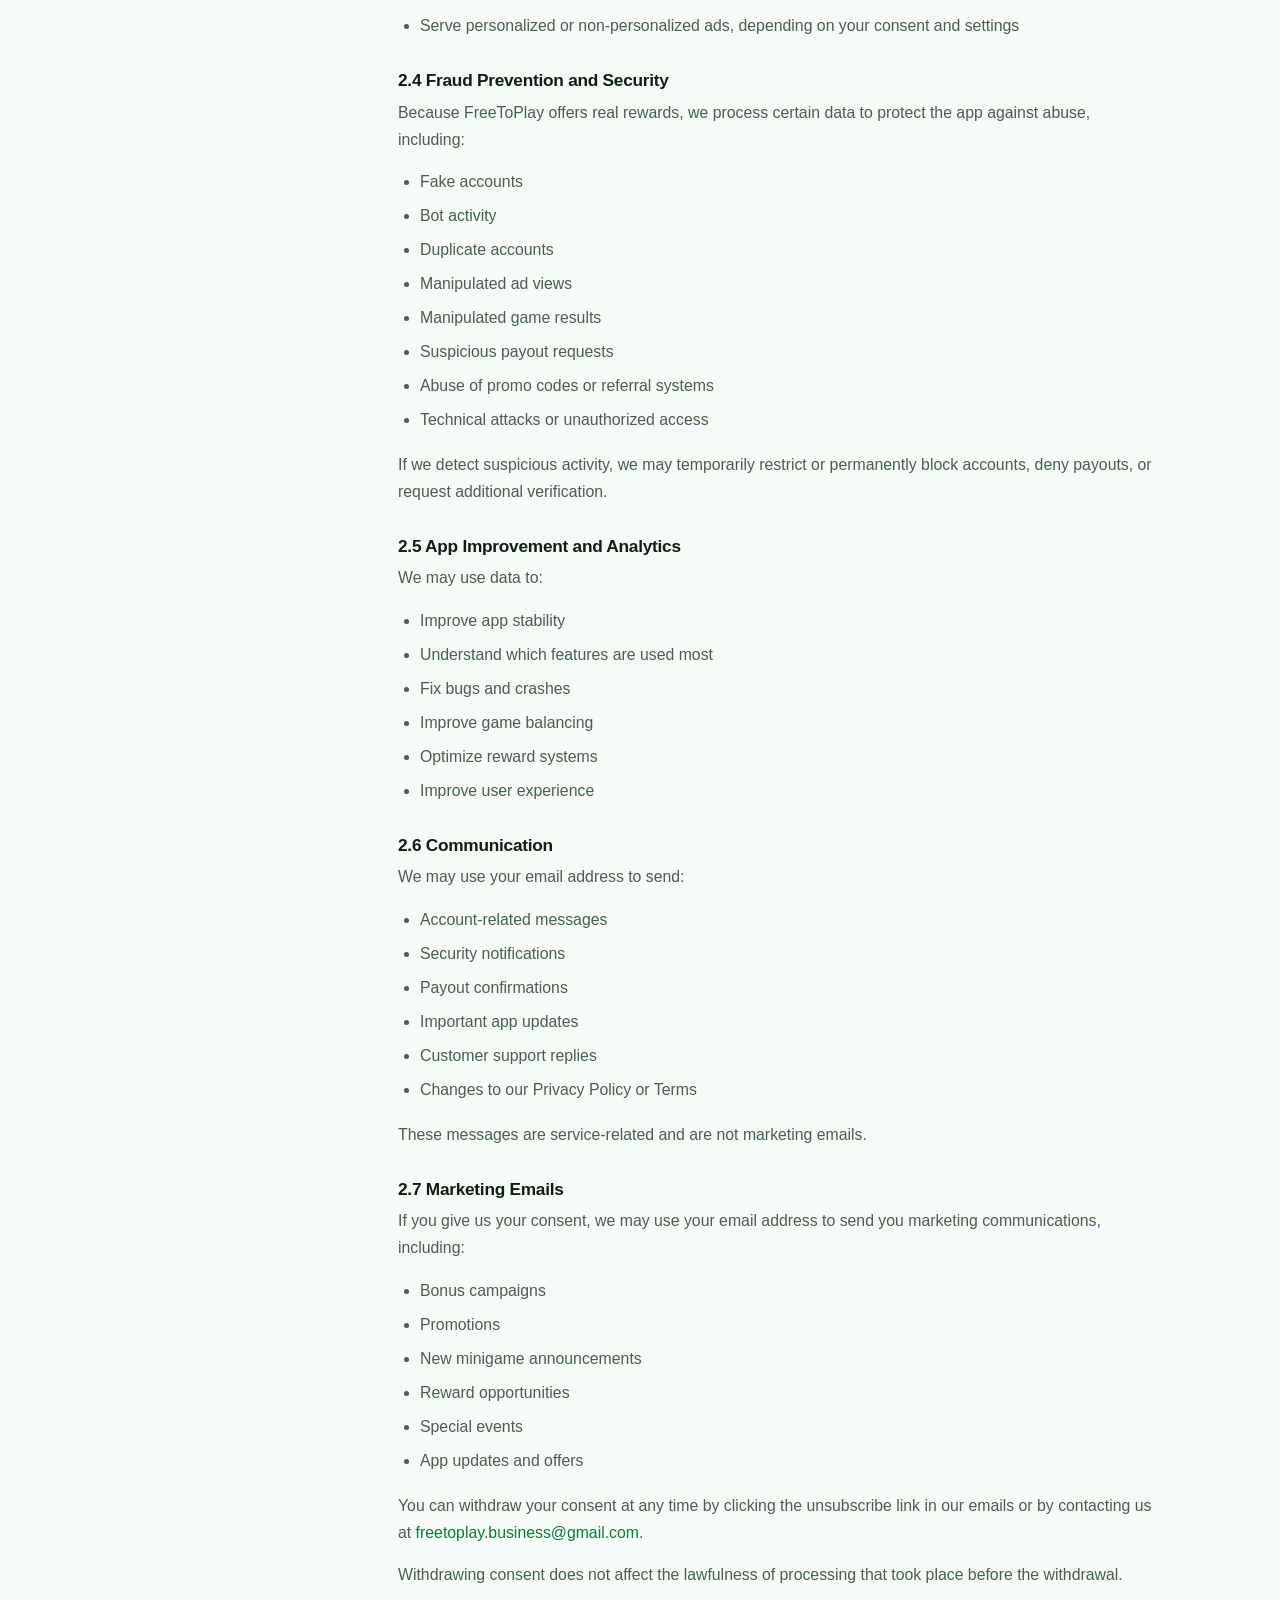
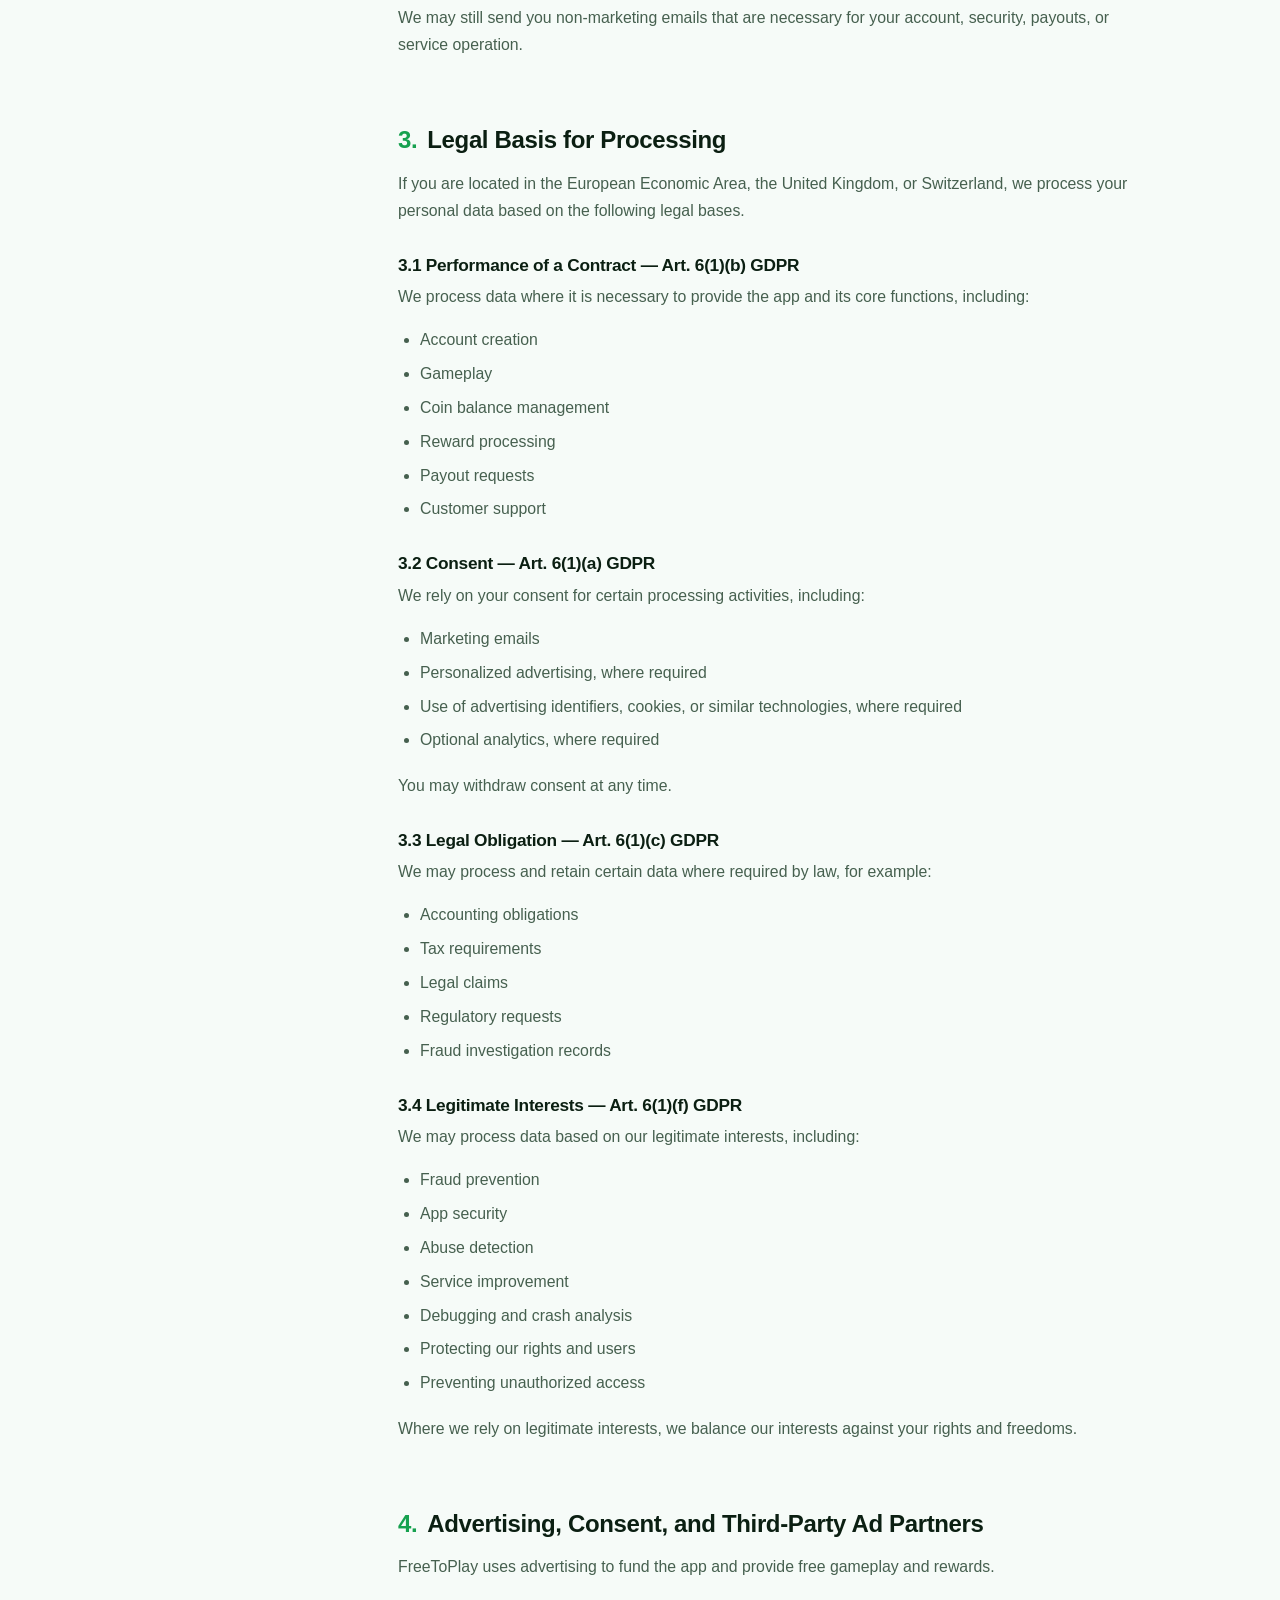
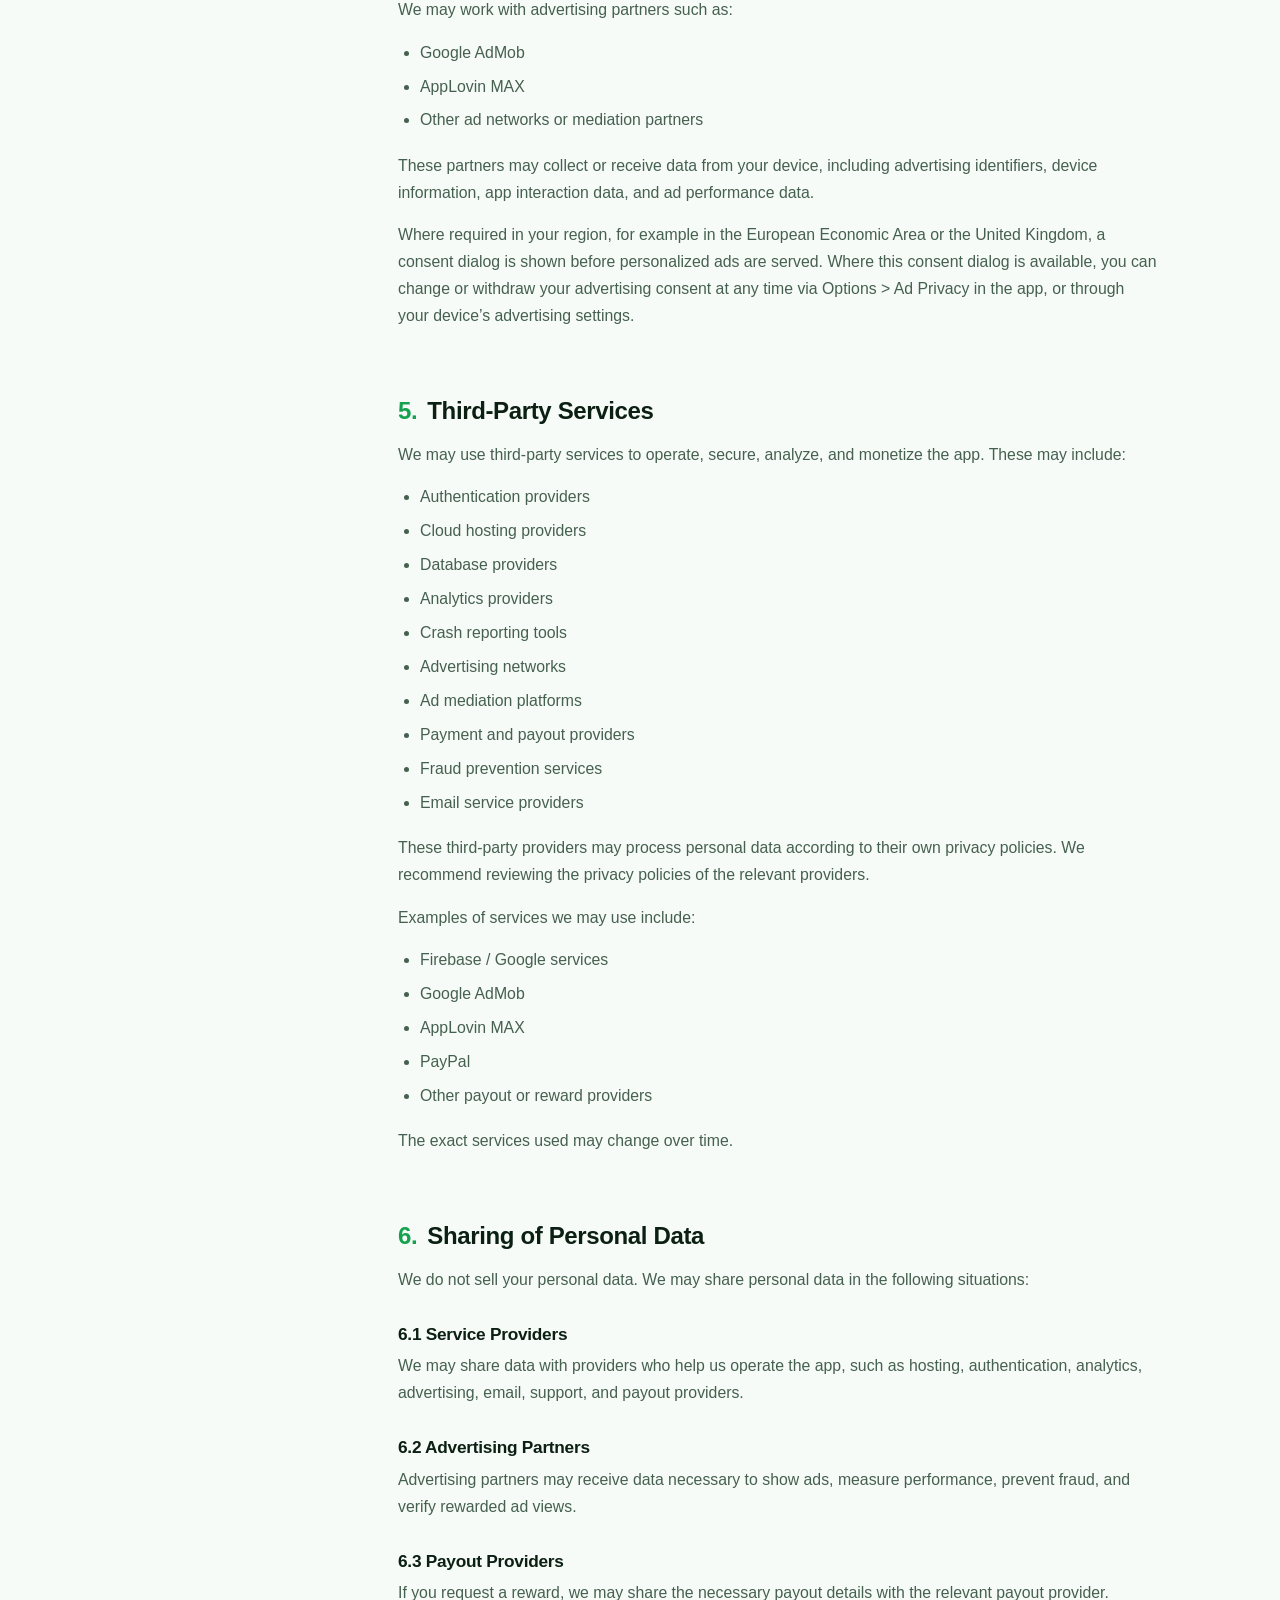
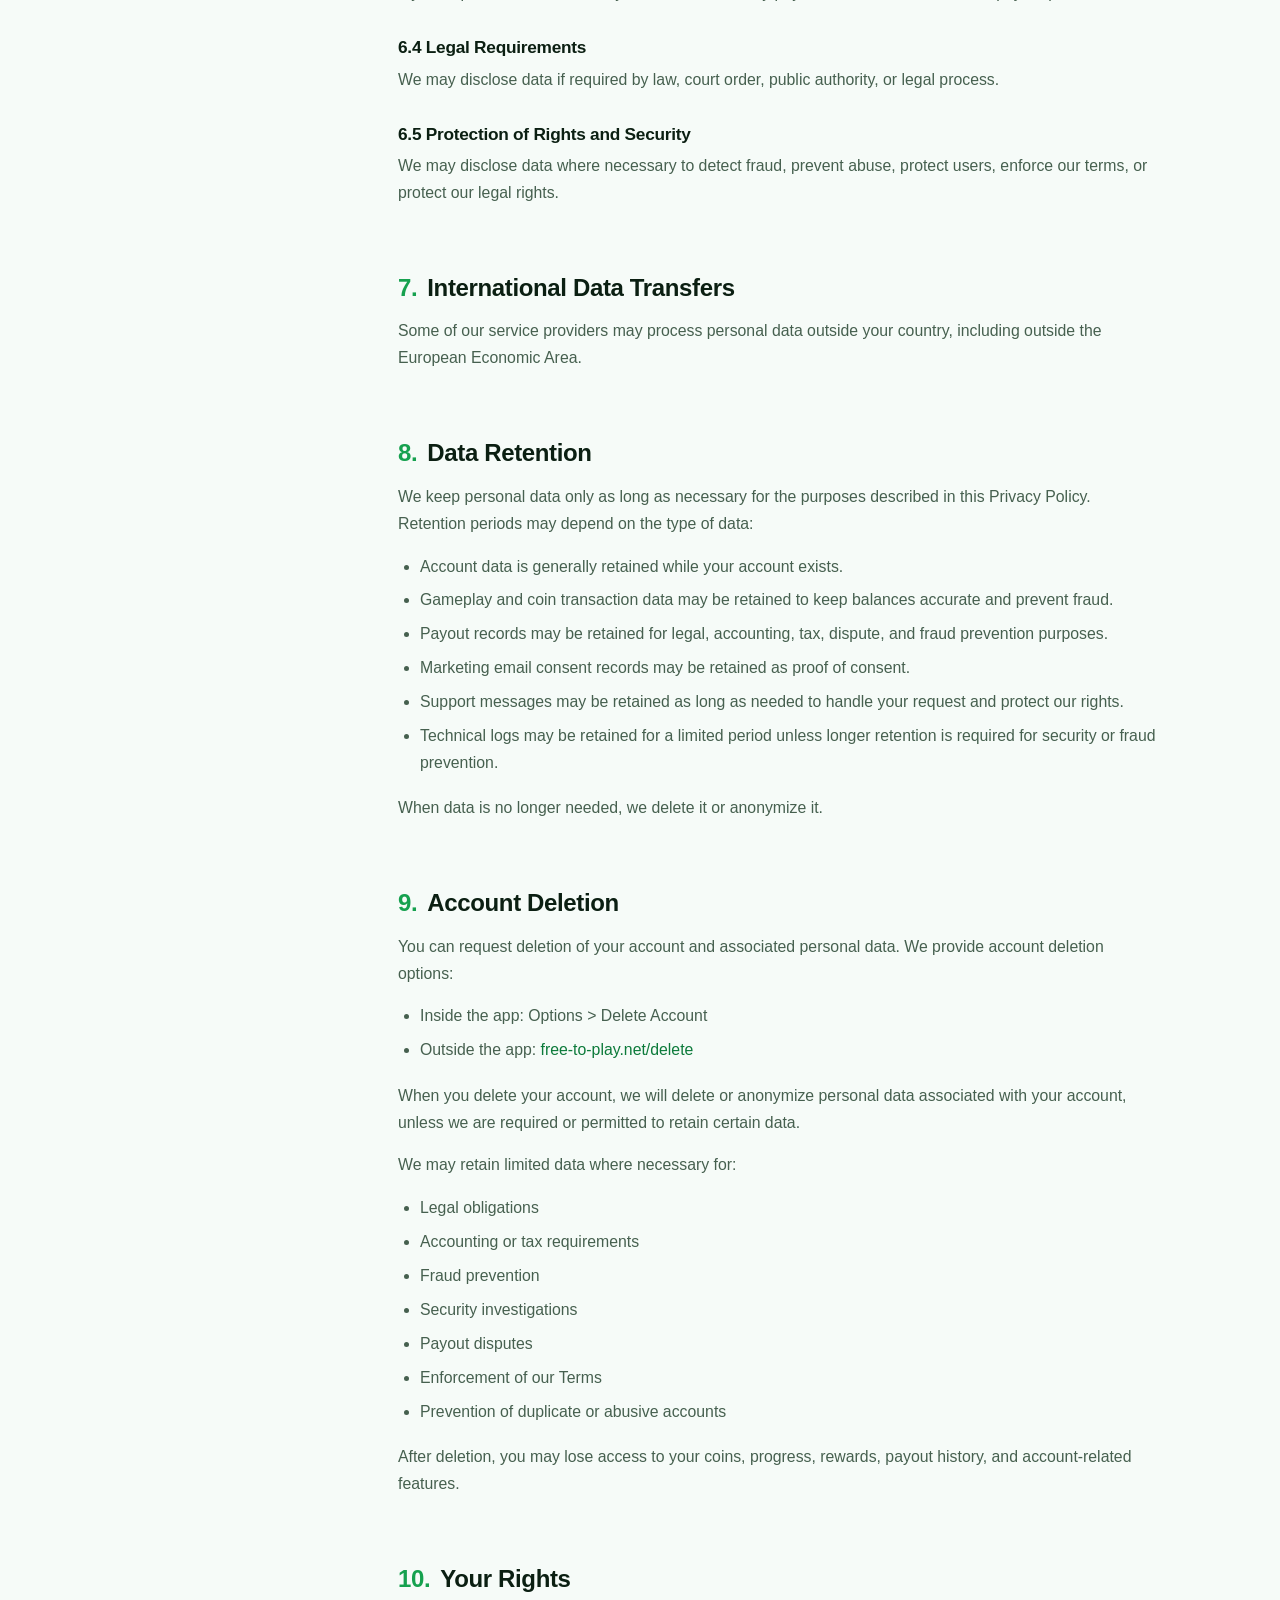
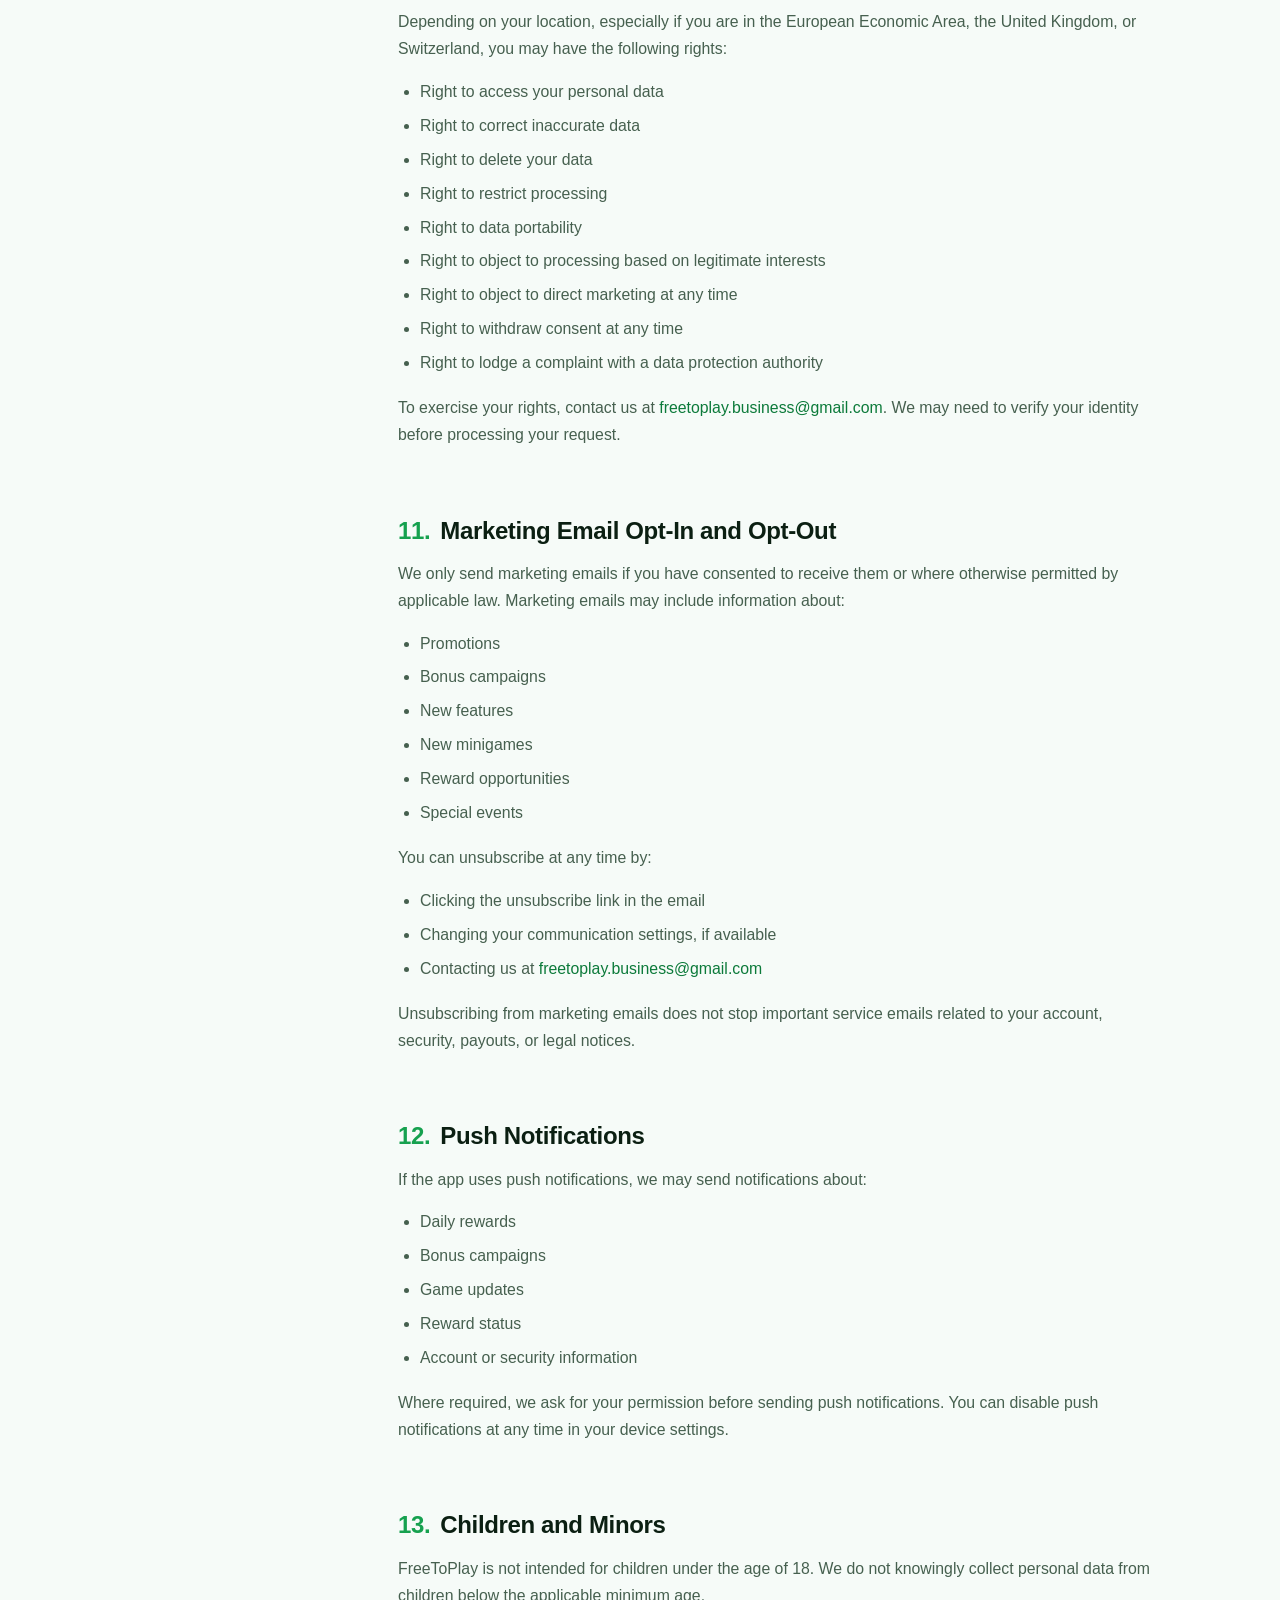
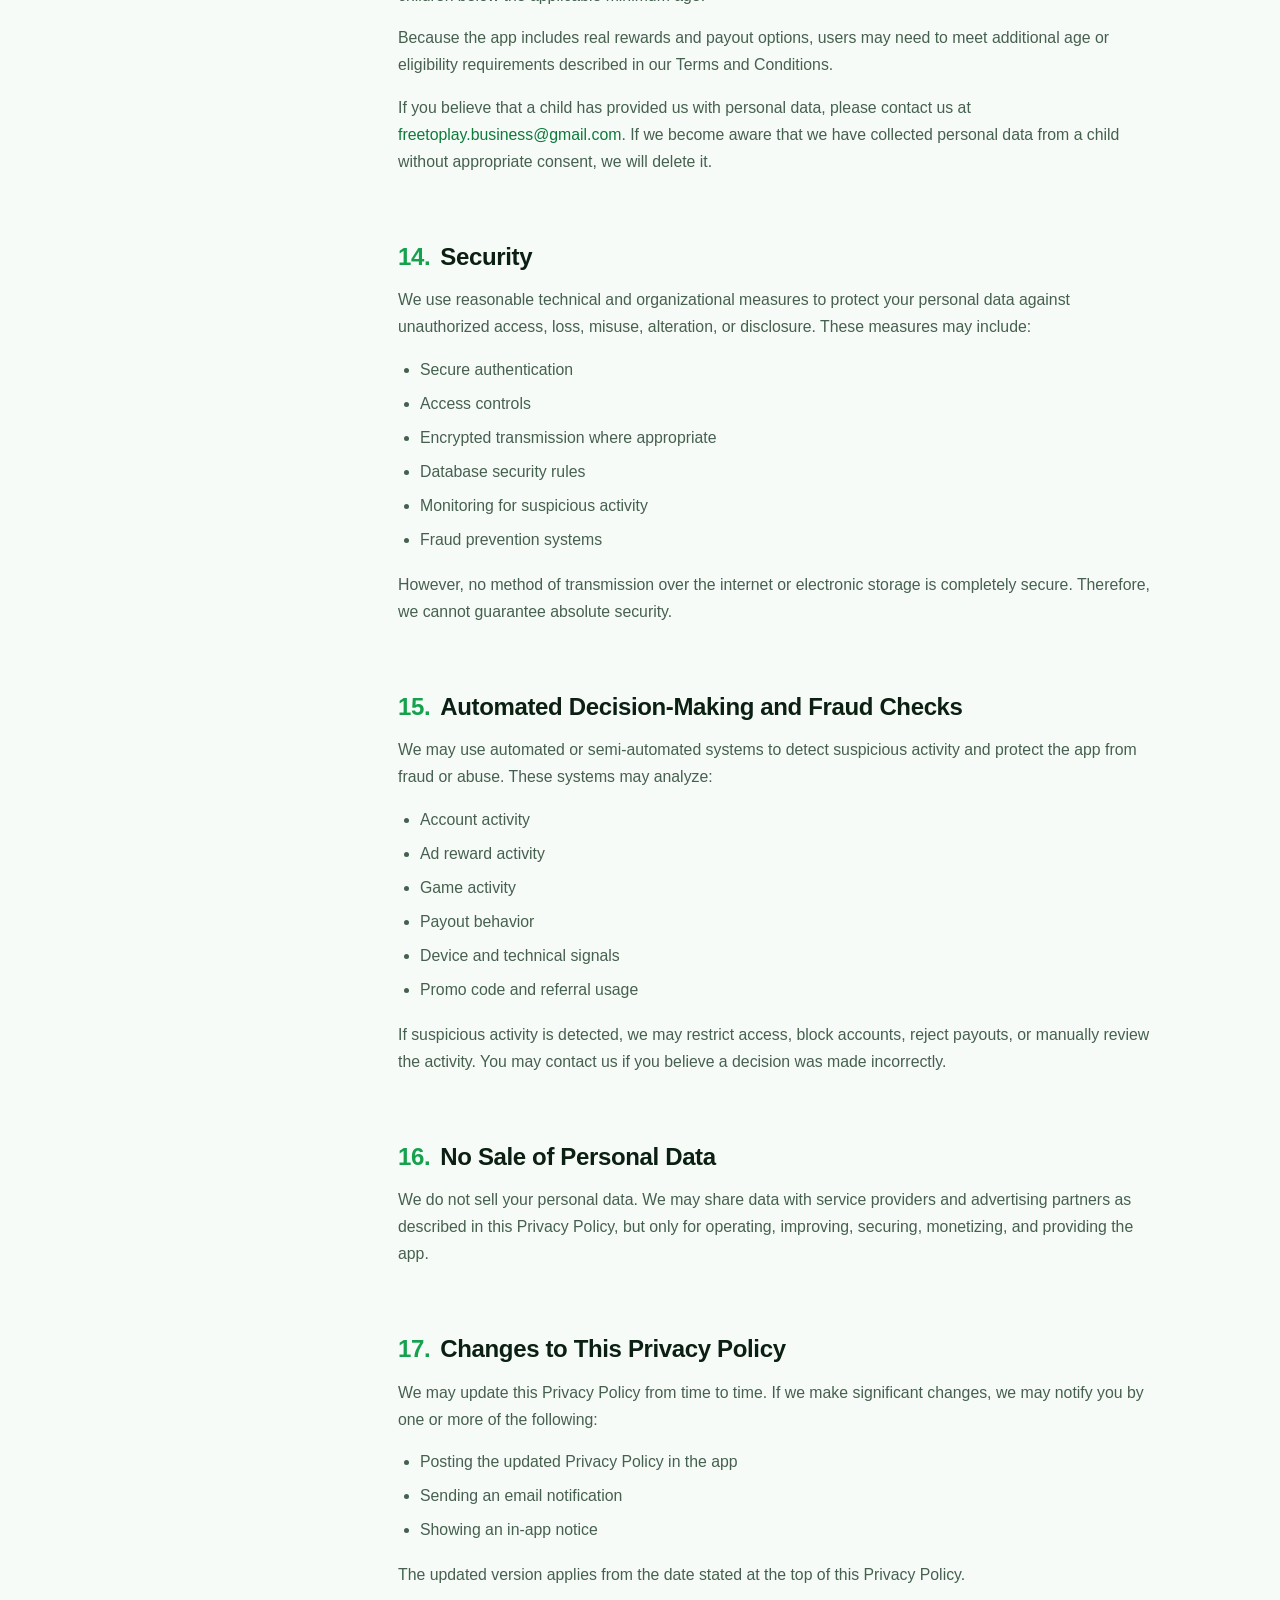
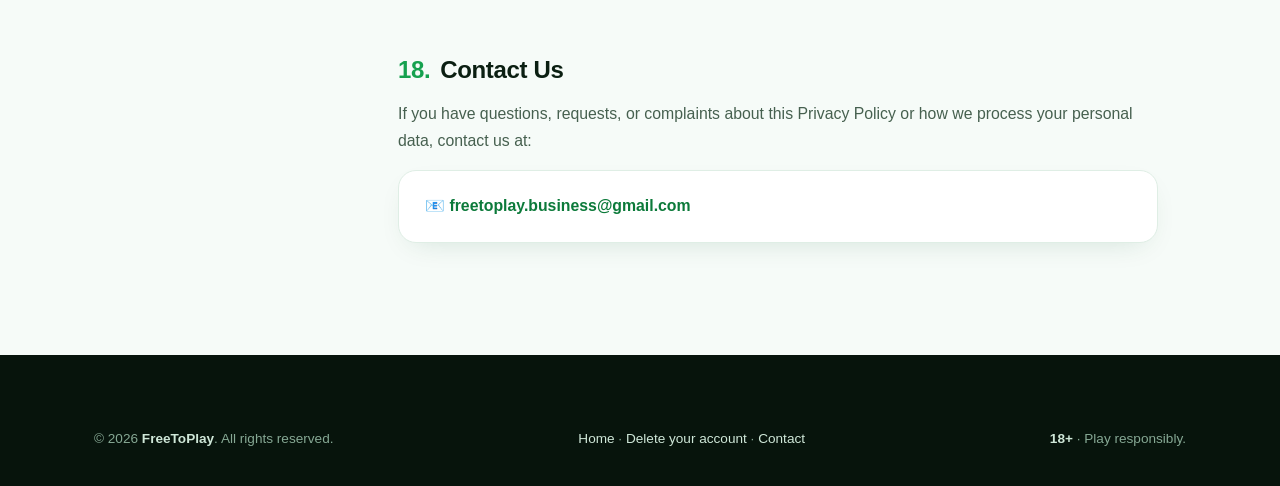
==== commit 41af81ae: "change to usdc payout method" ====
--- a/privacy.html
+++ b/privacy.html
@@ -71,7 +71,7 @@
 
   <article class="doc">
     <p class="lead">This Privacy Policy explains how FreeToPlay (&ldquo;we&rdquo;, &ldquo;our&rdquo;, or &ldquo;us&rdquo;) collects, uses, stores, shares, and protects personal data when you use our mobile application and related services.</p>
-    <p>FreeToPlay is a free-to-play app where users can earn virtual coins, play minigames, and redeem eligible winnings for real rewards such as PayPal credit, Bitcoin, Ethereum, or other available reward options. The app is funded primarily through advertisements.</p>
+    <p>FreeToPlay is a free-to-play app where users can earn virtual coins, play minigames, and redeem eligible winnings for real rewards such as PayPal credit, Bitcoin, USDC, or other available reward options. The app is funded primarily through advertisements.</p>
 
     <h2 id="s1"><span>1.</span>Personal Data We Collect</h2>
     <p>We may collect the following categories of personal data.</p>
@@ -113,7 +113,7 @@
     <ul>
       <li>Selected payout method</li>
       <li>PayPal email address</li>
-      <li>Cryptocurrency wallet address, for example a Bitcoin Lightning or Ethereum address</li>
+      <li>Cryptocurrency wallet address, for example a Bitcoin Lightning or USDC wallet address</li>
       <li>Requested payout amount</li>
       <li>Payout status</li>
       <li>Transaction references</li>
--- a/assets/css/style.css
+++ b/assets/css/style.css
@@ -0,0 +1,477 @@
+/* ============================================================
+   FreeToPlay — site stylesheet
+   Palette and shapes are derived from the app's own UI:
+   mint field, brand green, coin gold, one dark "cash out" band.
+   ============================================================ */
+
+:root{
+  --ink:#0b1f12;
+  --body-c:#46604f;
+  --faint:#6e8579;
+  --field:#f6fbf8;
+  --card:#ffffff;
+  --line:#dfeee5;
+  --mint:#e7f8ee;
+  --g1:#38d67e;
+  --g2:#119a4b;
+  --green:#16a14f;
+  --green-deep:#0c7a3a;
+  --coin:#f6b51e;
+  --coin-deep:#d98c06;
+  --coin-soft:#fff6dd;
+  --crash:#ff6038;
+  --crash-soft:#fff0eb;
+  --blue:#4f7df9;
+  --blue-soft:#eef3ff;
+  --violet:#8b5cf6;
+  --violet-soft:#f4f0ff;
+  --night:#07140c;
+  --night-card:#0e2517;
+  --night-line:#1d3d2a;
+  --danger:#dc2626;
+  --danger-soft:#fef2f2;
+  --radius:24px;
+  --radius-sm:16px;
+  --shadow-lg:0 30px 70px -28px rgba(11,84,43,.30);
+  --shadow-sm:0 10px 30px -14px rgba(11,84,43,.18);
+  --font-display:"Sora",-apple-system,"Segoe UI",sans-serif;
+  --font-body:"Manrope",-apple-system,"Segoe UI",sans-serif;
+}
+
+*,*::before,*::after{box-sizing:border-box}
+html{scroll-behavior:smooth}
+body{
+  margin:0;
+  font-family:var(--font-body);
+  font-size:1.04rem;
+  line-height:1.7;
+  color:var(--body-c);
+  background:var(--field);
+  -webkit-font-smoothing:antialiased;
+}
+img{max-width:100%;display:block}
+a{color:var(--green-deep);text-decoration:none}
+a:hover{text-decoration:underline}
+h1,h2,h3,h4{font-family:var(--font-display);color:var(--ink);line-height:1.15;margin:0 0 .5em;letter-spacing:-.015em}
+h1{font-size:clamp(2.5rem,5.4vw,4.1rem);font-weight:800}
+h2{font-size:clamp(1.9rem,3.4vw,2.75rem);font-weight:700}
+h3{font-size:1.28rem;font-weight:700}
+p{margin:0 0 1em}
+:focus-visible{outline:3px solid var(--g1);outline-offset:3px;border-radius:6px}
+::selection{background:#bdf0d3}
+
+.container{max-width:1140px;margin:0 auto;padding:0 24px}
+.section{padding:104px 0}
+.section.tight{padding:72px 0}
+.section-head{max-width:680px;margin:0 auto 56px;text-align:center}
+.section-head p{font-size:1.1rem}
+
+.eyebrow{
+  display:inline-flex;align-items:center;gap:8px;
+  font-family:var(--font-display);font-size:.78rem;font-weight:700;
+  letter-spacing:.14em;text-transform:uppercase;color:var(--green-deep);
+  background:var(--mint);border:1px solid #c8ecd8;border-radius:999px;
+  padding:7px 16px;margin-bottom:18px;
+}
+.grad-text{
+  background:linear-gradient(110deg,var(--g2),var(--g1) 55%,var(--coin));
+  -webkit-background-clip:text;background-clip:text;color:transparent;
+}
+
+/* Buttons ---------------------------------------------------- */
+.btn{
+  display:inline-flex;align-items:center;justify-content:center;gap:10px;
+  font-family:var(--font-display);font-weight:700;font-size:1rem;
+  border-radius:999px;padding:15px 30px;border:0;cursor:pointer;
+  transition:transform .2s ease,box-shadow .2s ease,background .2s ease;
+  text-decoration:none;
+}
+.btn:hover{text-decoration:none;transform:translateY(-2px)}
+.btn-primary{
+  color:#fff;background:linear-gradient(135deg,var(--g1),var(--g2));
+  box-shadow:0 14px 30px -10px rgba(17,154,75,.55);
+}
+.btn-primary:hover{box-shadow:0 18px 36px -10px rgba(17,154,75,.6)}
+.btn-ghost{color:var(--ink);background:#fff;border:1.5px solid var(--line)}
+.btn-ghost:hover{border-color:#bcdcca}
+.btn-danger{color:#fff;background:linear-gradient(135deg,#f4593b,#c81e1e);box-shadow:0 14px 30px -12px rgba(200,30,30,.5)}
+.btn[disabled]{opacity:.55;cursor:not-allowed;transform:none;box-shadow:none}
+
+.btn-store{
+  display:inline-flex;align-items:center;gap:12px;text-align:left;
+  background:var(--ink);color:#fff;border-radius:16px;padding:11px 20px;
+  transition:transform .2s ease,box-shadow .2s ease;text-decoration:none;
+  min-width:182px;
+}
+.btn-store:hover{transform:translateY(-2px);box-shadow:0 16px 32px -14px rgba(7,20,12,.55);text-decoration:none}
+.btn-store svg{width:26px;height:26px;flex:none}
+.btn-store small{display:block;font-size:.66rem;letter-spacing:.08em;text-transform:uppercase;opacity:.75;line-height:1.2}
+.btn-store span{display:block;font-family:var(--font-display);font-weight:700;font-size:1.05rem;line-height:1.25}
+
+/* Navigation ------------------------------------------------- */
+.nav{
+  position:fixed;inset:0 0 auto 0;z-index:60;
+  transition:background .25s ease,box-shadow .25s ease,border-color .25s ease;
+  border-bottom:1px solid transparent;
+}
+.nav.scrolled{
+  background:rgba(252,255,253,.82);
+  -webkit-backdrop-filter:blur(14px);backdrop-filter:blur(14px);
+  border-color:var(--line);
+}
+.nav-inner{display:flex;align-items:center;gap:32px;height:74px}
+.brand{display:flex;align-items:center;gap:11px;text-decoration:none}
+.brand:hover{text-decoration:none}
+.brand img{width:40px;height:40px;border-radius:11px;box-shadow:var(--shadow-sm)}
+.brand b{font-family:var(--font-display);font-weight:800;font-size:1.22rem;color:var(--green);letter-spacing:-.02em}
+.nav-links{display:flex;gap:28px;margin-left:auto;align-items:center}
+.nav-links a{font-weight:600;font-size:.95rem;color:var(--ink)}
+.nav-links a:hover{color:var(--green-deep);text-decoration:none}
+.nav-cta{margin-left:8px;padding:11px 22px;font-size:.92rem}
+.nav-toggle{display:none;margin-left:auto;background:none;border:0;cursor:pointer;padding:8px}
+.nav-toggle span{display:block;width:24px;height:2.5px;background:var(--ink);margin:5px 0;border-radius:2px;transition:.25s}
+.nav.open .nav-toggle span:nth-child(1){transform:translateY(7.5px) rotate(45deg)}
+.nav.open .nav-toggle span:nth-child(2){opacity:0}
+.nav.open .nav-toggle span:nth-child(3){transform:translateY(-7.5px) rotate(-45deg)}
+
+/* Hero -------------------------------------------------------- */
+.hero{position:relative;overflow:hidden;padding:136px 0 72px}
+.hero::before,.hero::after{content:"";position:absolute;border-radius:50%;filter:blur(70px);z-index:0;pointer-events:none}
+.hero::before{width:560px;height:560px;right:-140px;top:-120px;background:radial-gradient(circle,rgba(56,214,126,.35),transparent 65%)}
+.hero::after{width:480px;height:480px;left:-180px;bottom:-200px;background:radial-gradient(circle,rgba(246,181,30,.25),transparent 65%)}
+.hero-inner{position:relative;z-index:1;max-width:820px;margin:0 auto;text-align:center}
+.hero h1{margin-bottom:22px}
+.hero-sub{font-size:1.16rem;max-width:600px;margin:0 auto 30px}
+.hero-actions{display:flex;flex-wrap:wrap;justify-content:center;gap:14px;margin-bottom:26px}
+.hero-checks{display:flex;flex-wrap:wrap;justify-content:center;gap:10px 22px;font-size:.92rem;font-weight:600;color:var(--faint)}
+.hero-checks span::before{content:"✓";color:var(--green);font-weight:800;margin-right:7px}
+
+/* Phone frame */
+.phone{
+  position:relative;width:300px;background:#0c1810;border-radius:46px;
+  padding:11px;box-shadow:var(--shadow-lg),inset 0 0 0 2px #21402e;
+}
+.phone img{border-radius:36px;width:100%}
+.phone::after{ /* speaker notch bar */
+  content:"";position:absolute;top:21px;left:50%;transform:translateX(-50%);
+  width:84px;height:7px;border-radius:99px;background:#21402e;
+}
+.phone-sm{width:236px;border-radius:38px;padding:9px}
+.phone-sm img{border-radius:30px}
+.phone-sm::after{width:64px;top:17px;height:6px}
+
+/* Signature: live reward chips */
+.hero-chips{display:flex;flex-wrap:wrap;justify-content:center;gap:14px 16px;margin-top:32px}
+.chip{
+  display:flex;align-items:center;gap:9px;text-align:left;
+  background:rgba(255,255,255,.92);border:1px solid var(--line);
+  -webkit-backdrop-filter:blur(6px);backdrop-filter:blur(6px);
+  border-radius:16px;padding:10px 15px;box-shadow:var(--shadow-sm);
+  font-family:var(--font-display);font-weight:700;font-size:.92rem;color:var(--ink);
+  animation:bob 5.5s ease-in-out infinite;
+}
+.chip em{font-style:normal;font-size:1.15rem;line-height:1}
+.chip small{display:block;font-family:var(--font-body);font-weight:600;font-size:.72rem;color:var(--faint);letter-spacing:.02em}
+.hero-chips .chip:nth-child(2){animation-delay:1.4s}
+.hero-chips .chip:nth-child(3){animation-delay:2.6s}
+@keyframes bob{
+  0%,100%{transform:translateY(0)}
+  50%{transform:translateY(-8px)}
+}
+
+/* Marquee ------------------------------------------------------ */
+.marquee{border-block:1px solid var(--line);background:#fff;overflow:hidden;padding:17px 0}
+.marquee-track{display:flex;gap:48px;width:max-content;animation:slide 26s linear infinite}
+.marquee-track span{
+  display:flex;align-items:center;gap:10px;white-space:nowrap;
+  font-family:var(--font-display);font-weight:700;font-size:.92rem;color:var(--ink);
+}
+.marquee-track span::before{content:"";width:8px;height:8px;border-radius:50%;background:linear-gradient(135deg,var(--g1),var(--g2))}
+.marquee-track span.gold::before{background:linear-gradient(135deg,#ffd158,var(--coin-deep))}
+@keyframes slide{to{transform:translateX(-50%)}}
+
+/* Loop / steps ------------------------------------------------- */
+.steps{display:grid;grid-template-columns:repeat(3,1fr);gap:24px}
+.step{
+  background:var(--card);border:1px solid var(--line);border-radius:var(--radius);
+  padding:34px 30px;position:relative;box-shadow:var(--shadow-sm);
+}
+.step-n{
+  display:inline-flex;align-items:center;justify-content:center;
+  width:44px;height:44px;border-radius:14px;margin-bottom:18px;
+  font-family:var(--font-display);font-weight:800;font-size:1.1rem;color:#fff;
+  background:linear-gradient(135deg,var(--g1),var(--g2));
+  box-shadow:0 10px 20px -8px rgba(17,154,75,.55);
+}
+.step:nth-child(2) .step-n{background:linear-gradient(135deg,#ffd158,var(--coin-deep));box-shadow:0 10px 20px -8px rgba(217,140,6,.5)}
+.step:nth-child(3) .step-n{background:linear-gradient(135deg,#9b78ff,#6d3df0);box-shadow:0 10px 20px -8px rgba(109,61,240,.45)}
+.step p{margin:0;font-size:.99rem}
+.step .arrow{
+  position:absolute;top:50%;right:-21px;transform:translateY(-50%);z-index:2;
+  width:34px;height:34px;border-radius:50%;background:#fff;border:1px solid var(--line);
+  display:flex;align-items:center;justify-content:center;color:var(--green);font-weight:800;
+}
+
+/* Games -------------------------------------------------------- */
+.games{display:grid;grid-template-columns:repeat(3,1fr);gap:24px}
+.game{
+  border-radius:var(--radius);border:1.5px solid;padding:30px 26px 28px;
+  display:flex;flex-direction:column;gap:14px;overflow:hidden;
+  transition:transform .25s ease,box-shadow .25s ease;
+}
+.game:hover{transform:translateY(-6px);box-shadow:var(--shadow-lg)}
+.game.wheel{background:linear-gradient(170deg,#e7fbf0,#f6fdf9);border-color:#bfe9cf}
+.game.crash{background:linear-gradient(170deg,#ffefe9,#fff8f5);border-color:#ffd2c4}
+.game.cards{background:linear-gradient(170deg,#ebf1ff,#f6f9ff);border-color:#ccdaff}
+.game-tag{
+  align-self:flex-start;font-family:var(--font-display);font-weight:700;font-size:.74rem;
+  letter-spacing:.06em;text-transform:uppercase;border-radius:999px;padding:5px 13px;
+}
+.wheel .game-tag{background:#d8f6e4;color:var(--green-deep)}
+.crash .game-tag{background:#ffe1d6;color:#c2410c}
+.cards .game-tag{background:#dde7ff;color:#3553c4}
+.game h3{display:flex;align-items:center;gap:10px;font-size:1.4rem;margin:0}
+.game h3 em{font-style:normal;font-size:1.5rem}
+.game p{margin:0;font-size:.98rem;min-height:3.3em}
+.game ul{list-style:none;margin:0;padding:0;font-size:.9rem;font-weight:600;color:var(--ink)}
+.game ul li{padding:3px 0}
+.game ul li::before{content:"›";margin-right:8px;font-weight:800}
+.wheel ul li::before{color:var(--green)}
+.crash ul li::before{color:var(--crash)}
+.cards ul li::before{color:var(--blue)}
+
+/* Shorter viewports: tighten the hero so the chips stay above the fold */
+@media (max-height:860px){
+  .hero{padding:112px 0 52px}
+  .hero h1{font-size:clamp(2.3rem,5vw,3.55rem);margin-bottom:18px}
+  .hero-sub{font-size:1.08rem;margin-bottom:24px}
+  .hero-actions{margin-bottom:22px}
+  .hero-chips{margin-top:26px}
+}
+@media (max-height:700px){
+  .hero{padding:94px 0 40px}
+  .hero h1{font-size:clamp(2rem,4.5vw,2.9rem);margin-bottom:14px}
+  .hero-sub{font-size:1rem;margin-bottom:20px}
+  .hero-checks{font-size:.88rem}
+  .hero-chips{margin-top:20px}
+  .chip{padding:8px 13px;font-size:.88rem}
+}
+
+/* Earn split --------------------------------------------------- */
+.split{display:grid;grid-template-columns:1fr 1fr;gap:64px;align-items:center}
+.split .section-head{text-align:left;margin:0 0 34px;max-width:none}
+.earn-rows{display:flex;flex-direction:column;gap:16px}
+.earn-row{
+  display:flex;gap:18px;align-items:center;background:#fff;border:1px solid var(--line);
+  border-radius:20px;padding:18px 20px;box-shadow:var(--shadow-sm);
+}
+.earn-ico{
+  width:52px;height:52px;flex:none;border-radius:15px;display:flex;align-items:center;justify-content:center;
+  font-size:1.45rem;
+}
+.earn-row:nth-child(1) .earn-ico{background:linear-gradient(135deg,var(--g1),var(--g2))}
+.earn-row:nth-child(2) .earn-ico{background:linear-gradient(135deg,#ffd158,#f0a009)}
+.earn-row:nth-child(3) .earn-ico{background:linear-gradient(135deg,#a98bff,#7c4dff)}
+.earn-row h3{margin:0;font-size:1.06rem}
+.earn-row p{margin:2px 0 0;font-size:.92rem}
+.earn-amt{
+  margin-left:auto;flex:none;font-family:var(--font-display);font-weight:800;font-size:.95rem;
+  color:var(--coin-deep);background:var(--coin-soft);border:1px solid #fbe1a4;border-radius:999px;padding:7px 14px;
+  white-space:nowrap;
+}
+.split-visual{display:flex;justify-content:center;position:relative}
+.split-visual::before{content:"";position:absolute;inset:8% -4% 0;border-radius:40px;
+  background:radial-gradient(circle at 50% 20%,rgba(56,214,126,.18),transparent 70%)}
+
+/* Rewards (dark band) ------------------------------------------ */
+.rewards{background:var(--night);color:#bfd8c8;position:relative;overflow:hidden}
+.rewards::before{content:"";position:absolute;width:680px;height:680px;left:50%;top:-360px;transform:translateX(-50%);
+  border-radius:50%;background:radial-gradient(circle,rgba(56,214,126,.22),transparent 65%);pointer-events:none}
+.rewards h2,.rewards h3{color:#fff}
+.rewards .eyebrow{background:rgba(56,214,126,.12);border-color:#1d3d2a;color:var(--g1)}
+.amounts{display:flex;flex-wrap:wrap;gap:12px;margin:26px 0 30px}
+.amount{
+  background:var(--night-card);border:1px solid var(--night-line);border-radius:18px;
+  padding:14px 20px;text-align:center;min-width:104px;
+}
+.amount b{display:block;font-family:var(--font-display);font-size:1.45rem;font-weight:800;color:#fff;line-height:1.2}
+.amount small{font-size:.78rem;color:#86a894;font-weight:600}
+.amount.featured{border-color:var(--coin);box-shadow:0 0 0 1px var(--coin),0 16px 40px -16px rgba(246,181,30,.4)}
+.methods{display:grid;grid-template-columns:repeat(auto-fit,minmax(230px,1fr));gap:12px}
+.method{
+  display:flex;align-items:center;gap:13px;background:var(--night-card);
+  border:1px solid var(--night-line);border-radius:16px;padding:14px 17px;
+  font-family:var(--font-display);font-weight:700;color:#fff;font-size:.98rem;
+}
+.method i{
+  font-style:normal;width:38px;height:38px;flex:none;border-radius:11px;
+  display:flex;align-items:center;justify-content:center;font-weight:800;font-size:1rem;color:#fff;
+}
+.method small{display:block;font-family:var(--font-body);font-weight:500;font-size:.76rem;color:#86a894}
+.m-paypal i{background:#1846c8}
+.m-btc i{background:#f7931a}
+.m-eth i{background:#5b6bd8}
+.rewards .vip-note{margin-top:26px;font-size:.92rem;color:#86a894}
+.rewards .vip-note a{color:var(--g1)}
+
+/* VIP ----------------------------------------------------------- */
+.tiers{display:grid;grid-template-columns:repeat(5,1fr);gap:16px}
+.tier{
+  background:#fff;border:1px solid var(--line);border-radius:var(--radius);
+  padding:26px 20px;box-shadow:var(--shadow-sm);display:flex;flex-direction:column;gap:6px;
+}
+.tier .medal{font-size:2rem;line-height:1;margin-bottom:8px}
+.tier h3{margin:0;font-size:1.18rem}
+.tier .req{font-size:.85rem;font-weight:700;color:var(--faint);margin-bottom:12px}
+.tier ul{list-style:none;margin:0;padding:0;font-size:.92rem}
+.tier ul li{padding:5px 0;border-top:1px dashed var(--line);color:var(--body-c)}
+.tier ul li b{color:var(--ink)}
+.tiers-note{text-align:center;font-size:.92rem;color:var(--faint);margin-top:28px}
+
+/* FAQ ------------------------------------------------------------ */
+.faq{max-width:760px;margin:0 auto}
+.faq details{
+  background:#fff;border:1px solid var(--line);border-radius:18px;
+  padding:6px 24px;margin-bottom:14px;box-shadow:var(--shadow-sm);
+}
+.faq summary{
+  cursor:pointer;list-style:none;display:flex;align-items:center;gap:14px;
+  font-family:var(--font-display);font-weight:700;color:var(--ink);font-size:1.04rem;padding:15px 0;
+}
+.faq summary::-webkit-details-marker{display:none}
+.faq summary::after{content:"+";margin-left:auto;font-size:1.5rem;font-weight:500;color:var(--green);transition:transform .25s}
+.faq details[open] summary::after{transform:rotate(45deg)}
+.faq details p{margin:0 0 18px;font-size:.98rem}
+
+/* CTA band -------------------------------------------------------- */
+.cta-band{
+  position:relative;overflow:hidden;border-radius:34px;text-align:center;
+  background:linear-gradient(135deg,#13b35c,#0a7a3c 70%);color:#dff7e8;
+  padding:76px 32px;box-shadow:var(--shadow-lg);
+}
+.cta-band h2{color:#fff;margin-bottom:14px}
+.cta-band p{max-width:520px;margin:0 auto 32px;font-size:1.1rem}
+.cta-band .hero-actions{justify-content:center;margin-bottom:18px}
+.cta-band .btn-store{background:#06180d}
+.cta-band small{font-size:.86rem;opacity:.85}
+.cta-coin{position:absolute;font-size:2.2rem;opacity:.5;animation:bob 6s ease-in-out infinite;pointer-events:none}
+.cta-coin:nth-child(1){top:18%;left:8%}
+.cta-coin:nth-child(2){top:62%;left:16%;animation-delay:1.6s;font-size:1.6rem}
+.cta-coin:nth-child(3){top:24%;right:10%;animation-delay:.8s}
+.cta-coin:nth-child(4){top:66%;right:17%;animation-delay:2.4s;font-size:1.7rem}
+
+/* Footer ----------------------------------------------------------- */
+.footer{background:var(--night);color:#86a894;padding:72px 0 36px;margin-top:104px}
+.footer a{color:#cfe7d8}
+.footer-grid{display:grid;grid-template-columns:1.4fr 1fr 1fr;gap:48px;margin-bottom:52px}
+.footer .brand b{color:#fff}
+.footer p{font-size:.93rem;max-width:340px}
+.footer h4{color:#fff;font-size:.82rem;letter-spacing:.12em;text-transform:uppercase;margin-bottom:18px}
+.footer ul{list-style:none;margin:0;padding:0;font-size:.95rem}
+.footer ul li{margin-bottom:11px}
+.footer-bottom{
+  border-top:1px solid var(--night-line);padding-top:26px;
+  display:flex;flex-wrap:wrap;gap:12px 28px;justify-content:space-between;font-size:.85rem;
+}
+.footer-bottom b{color:#cfe7d8;font-weight:700}
+
+/* Document pages (privacy) ------------------------------------------ */
+.page-hero{padding:150px 0 46px;border-bottom:1px solid var(--line);
+  background:linear-gradient(180deg,#fff, var(--field))}
+.page-hero .crumb{font-size:.9rem;font-weight:700}
+.page-hero h1{font-size:clamp(2.1rem,4vw,3rem);margin:.4em 0 .25em}
+.page-hero .meta{font-size:.92rem;color:var(--faint);font-weight:600}
+.doc-layout{display:grid;grid-template-columns:264px minmax(0,1fr);gap:64px;padding:64px 0 96px}
+.toc{position:sticky;top:104px;align-self:start;font-size:.9rem;max-height:calc(100vh - 130px);overflow:auto}
+.toc h4{font-size:.78rem;letter-spacing:.12em;text-transform:uppercase;color:var(--faint);margin-bottom:14px}
+.toc ol{list-style:none;margin:0;padding:0;counter-reset:toc}
+.toc li{counter-increment:toc;margin-bottom:2px}
+.toc a{display:block;color:var(--body-c);padding:6px 12px;border-left:2px solid var(--line);font-weight:600}
+.toc a::before{content:counter(toc) ".  ";color:var(--faint);font-weight:700}
+.toc a:hover{color:var(--green-deep);border-color:var(--g1);text-decoration:none;background:var(--mint)}
+.doc{max-width:760px}
+.doc .lead{font-size:1.12rem;color:var(--ink)}
+.doc h2{font-size:1.5rem;margin:2.4em 0 .7em;padding-top:.4em;scroll-margin-top:110px}
+.doc h2 span{color:var(--green);margin-right:10px}
+.doc h3{font-size:1.08rem;margin:1.8em 0 .5em;color:var(--ink)}
+.doc ul{padding-left:22px;margin:0 0 1.1em}
+.doc ul li{margin-bottom:7px}
+.doc p,.doc li{font-size:.99rem}
+.doc .contact-card{
+  background:#fff;border:1px solid var(--line);border-radius:18px;padding:22px 26px;
+  box-shadow:var(--shadow-sm);font-weight:600;color:var(--ink);
+}
+
+/* Delete account page ------------------------------------------------ */
+.panel-wrap{min-height:100vh;display:flex;flex-direction:column;justify-content:center;align-items:center;padding:140px 24px 90px}
+.panel{width:100%;max-width:560px;background:#fff;border:1px solid var(--line);border-radius:28px;
+  box-shadow:var(--shadow-lg);padding:44px 44px 38px}
+.panel .brand{justify-content:center;margin-bottom:26px}
+.panel h1{font-size:1.75rem;text-align:center;margin-bottom:10px}
+.panel .sub{text-align:center;font-size:.98rem;margin-bottom:26px}
+.warn{
+  background:var(--danger-soft);border:1px solid #fbcaca;border-radius:16px;
+  padding:16px 20px;font-size:.92rem;color:#7f1d1d;margin-bottom:26px;
+}
+.warn b{display:flex;gap:8px;align-items:center;color:#991b1b;font-family:var(--font-display);margin-bottom:6px}
+.warn ul{margin:0;padding-left:20px}
+.warn li{margin-bottom:3px}
+.field{margin-bottom:18px}
+.field label{display:block;font-family:var(--font-display);font-weight:700;font-size:.88rem;color:var(--ink);margin-bottom:7px}
+.field input{
+  width:100%;border:1.5px solid var(--line);border-radius:14px;padding:13px 16px;
+  font:inherit;font-size:1rem;color:var(--ink);background:var(--field);
+  transition:border-color .2s,box-shadow .2s;
+}
+.field input:focus{outline:none;border-color:var(--g1);box-shadow:0 0 0 4px rgba(56,214,126,.18);background:#fff}
+.confirm{display:flex;gap:11px;align-items:flex-start;font-size:.9rem;margin:4px 0 22px;color:var(--body-c)}
+.confirm input{width:18px;height:18px;margin-top:3px;accent-color:var(--danger)}
+.panel .btn{width:100%}
+.status{display:none;margin-top:20px;border-radius:14px;padding:14px 18px;font-size:.93rem;font-weight:600}
+.status.ok{display:block;background:#ecfdf3;border:1px solid #b7ebc9;color:#0c7a3a}
+.status.err{display:block;background:var(--danger-soft);border:1px solid #fbcaca;color:#991b1b}
+.status.info{display:block;background:#eef4ff;border:1px solid #c9dafc;color:#1d4ed8}
+.panel .alt{margin-top:26px;padding-top:22px;border-top:1px dashed var(--line);font-size:.88rem;color:var(--faint)}
+.panel .alt p{margin-bottom:8px}
+.back-home{margin-top:26px;font-weight:700;font-size:.92rem}
+
+/* Reveal-on-scroll ---------------------------------------------------- */
+.reveal{opacity:0;transform:translateY(26px);transition:opacity .7s ease,transform .7s ease}
+.reveal.visible{opacity:1;transform:none}
+
+/* Responsive ----------------------------------------------------------- */
+@media (max-width:1020px){
+  .steps,.games{grid-template-columns:1fr;max-width:480px;margin-inline:auto}
+  .step .arrow{display:none}
+  .split{grid-template-columns:1fr;gap:48px}
+  .split .section-head{text-align:center}
+  .tiers{grid-template-columns:repeat(2,1fr)}
+  .tiers .tier:last-child{grid-column:1/-1}
+  .doc-layout{grid-template-columns:1fr;gap:0}
+  .toc{display:none}
+}
+@media (max-width:760px){
+  .section{padding:76px 0}
+  .nav-links{
+    position:fixed;inset:74px 0 auto 0;flex-direction:column;gap:4px;
+    background:#fff;border-bottom:1px solid var(--line);padding:18px 24px 26px;
+    transform:translateY(-130%);transition:transform .3s ease;align-items:stretch;
+    box-shadow:0 30px 50px -30px rgba(11,84,43,.3);
+  }
+  .nav-links a{padding:12px 6px;font-size:1.05rem}
+  .nav.open .nav-links{transform:none}
+  .nav-toggle{display:block}
+  .nav-cta{margin:10px 0 0;text-align:center}
+  .chip{padding:9px 13px;font-size:.88rem}
+  .tiers{grid-template-columns:1fr}
+  .methods{grid-template-columns:1fr}
+  .footer-grid{grid-template-columns:1fr;gap:36px}
+  .panel{padding:34px 24px}
+  .cta-band{padding:60px 20px}
+}
+@media (prefers-reduced-motion:reduce){
+  html{scroll-behavior:auto}
+  .chip,.cta-coin,.marquee-track{animation:none}
+  .reveal{opacity:1;transform:none;transition:none}
+  .btn,.btn-store,.game{transition:none}
+}
